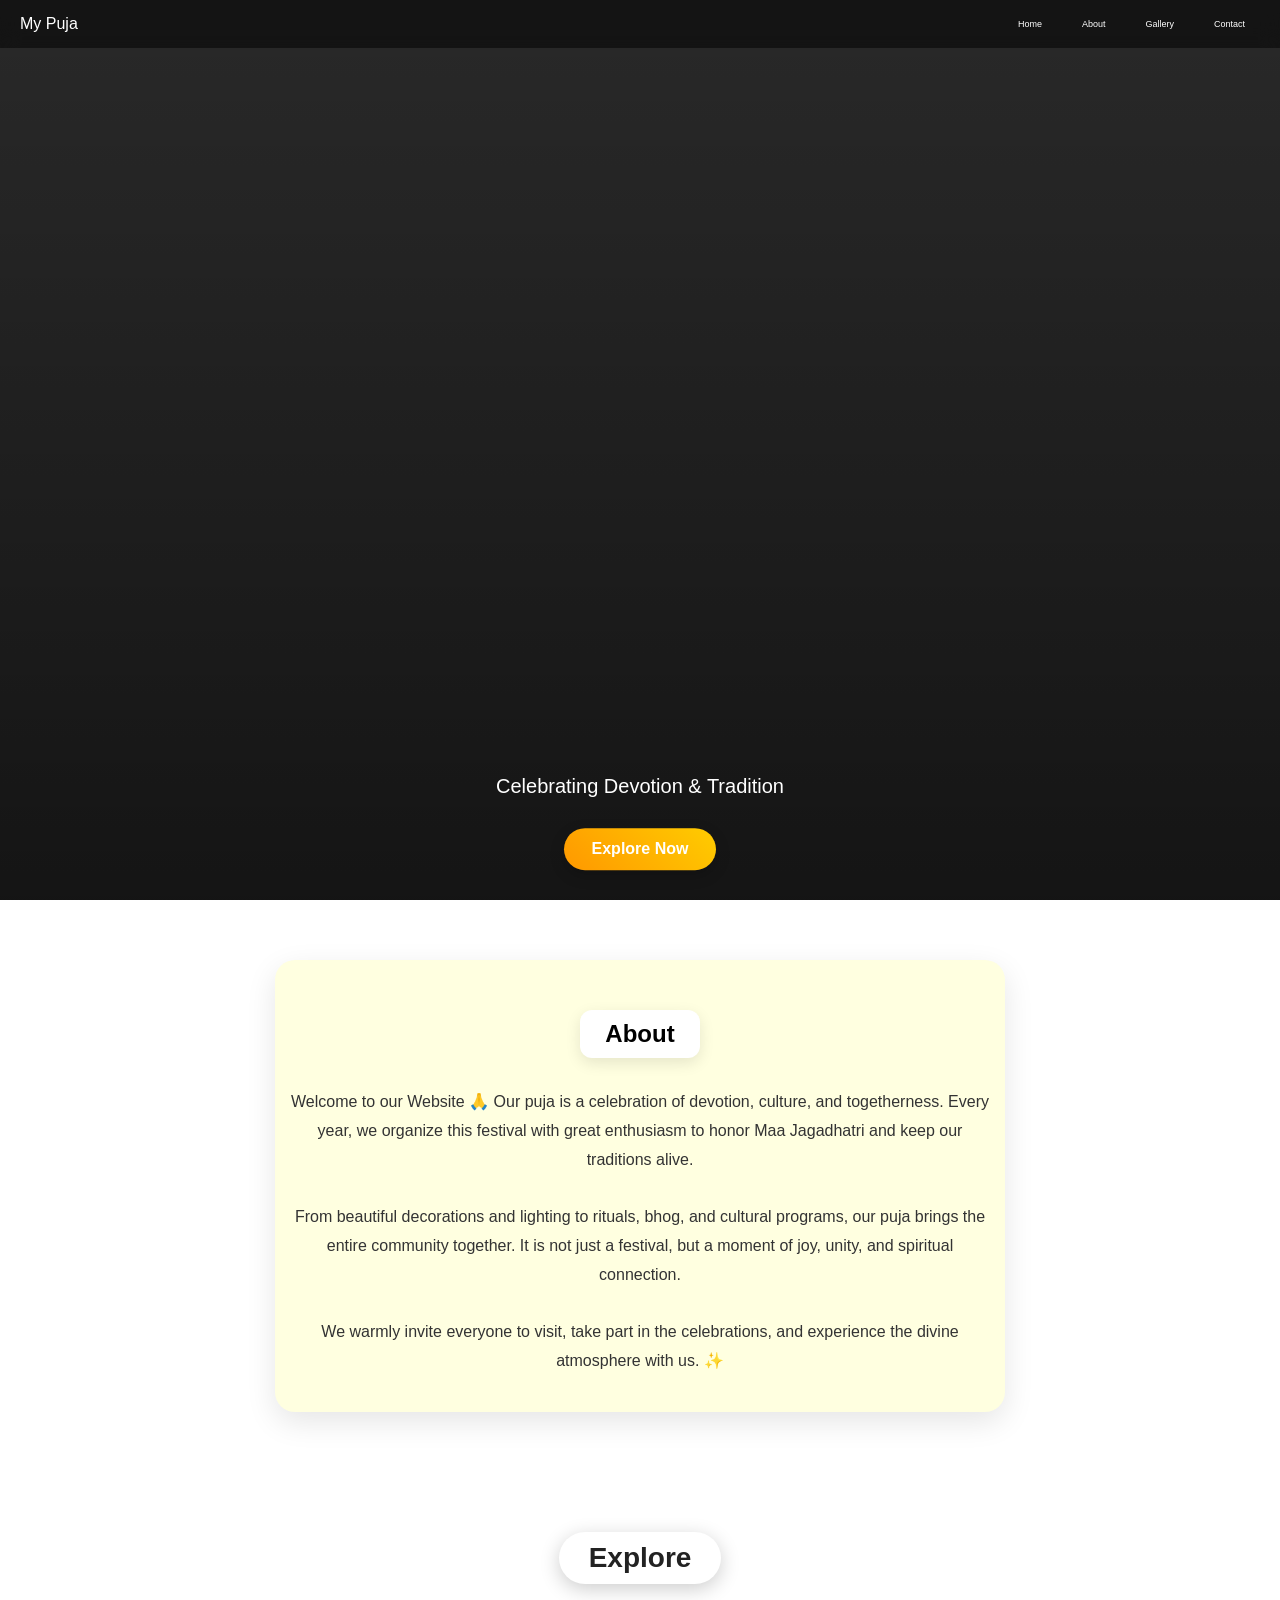
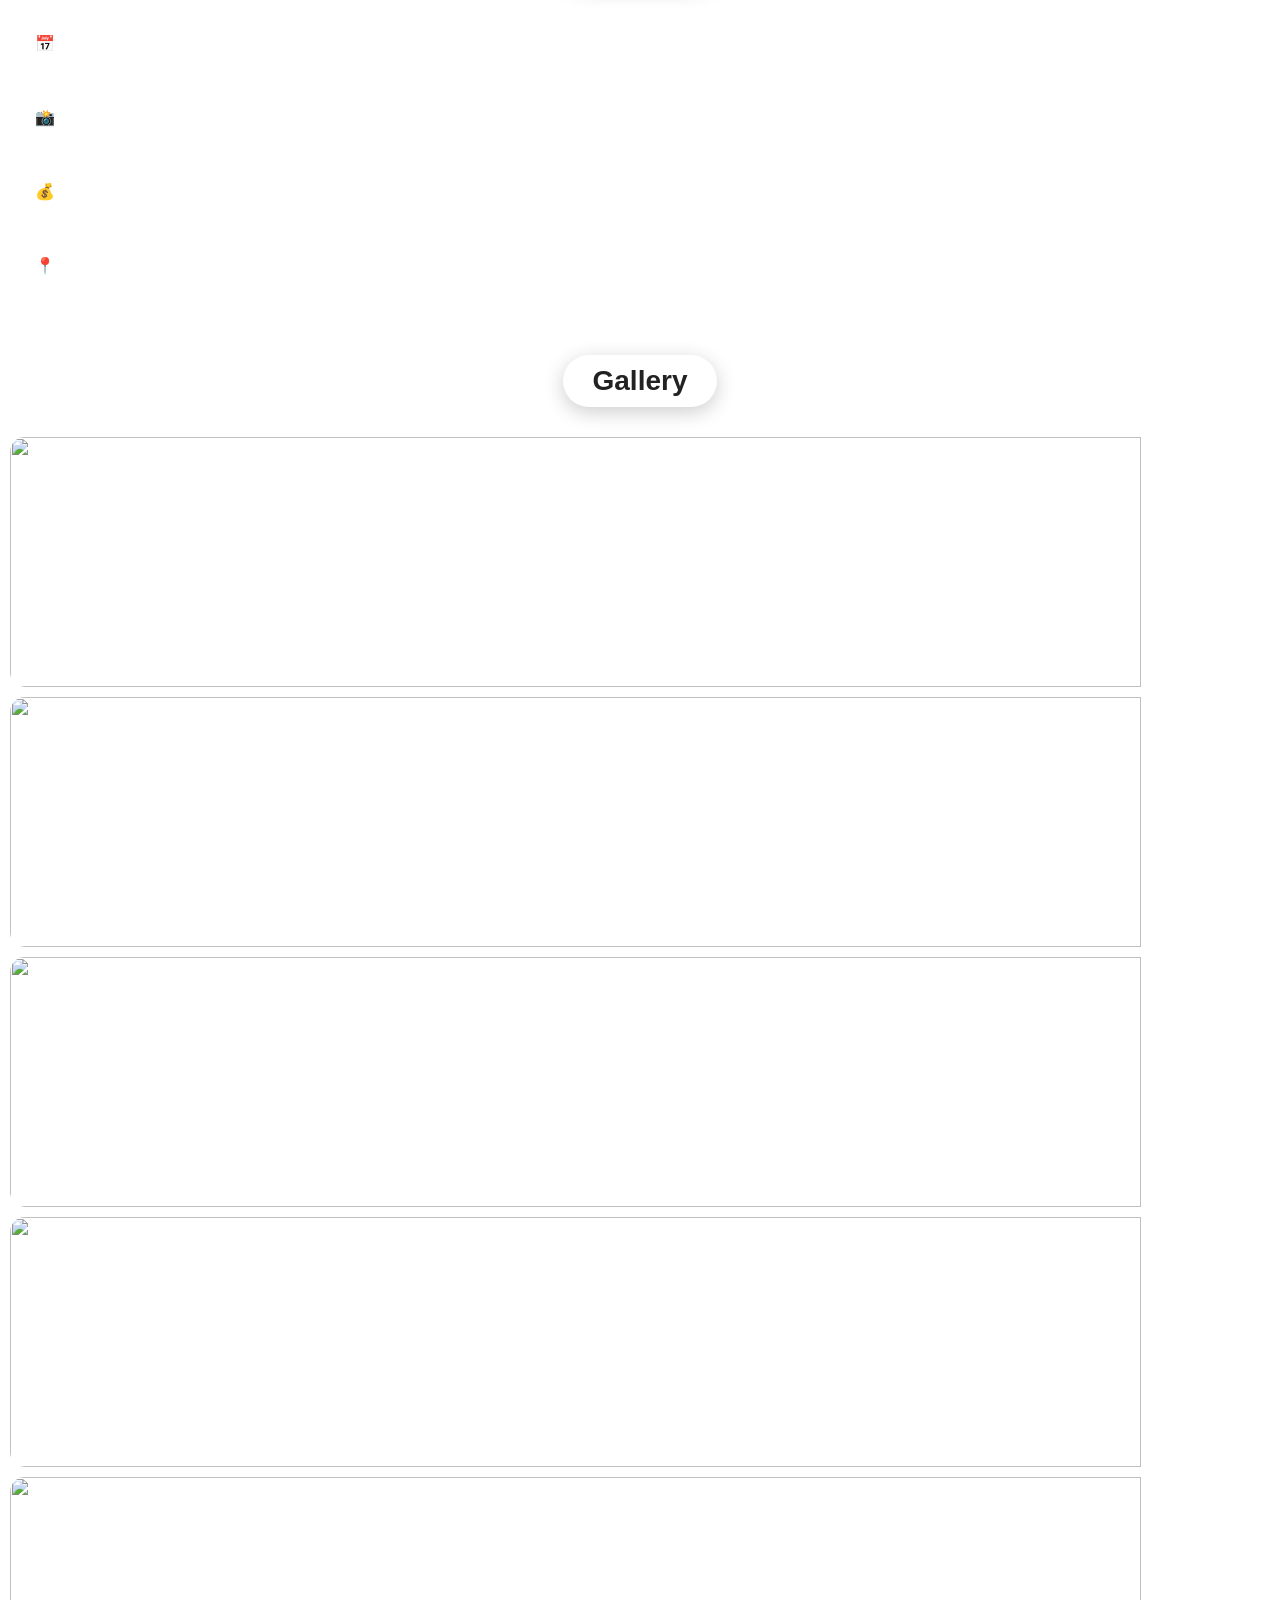
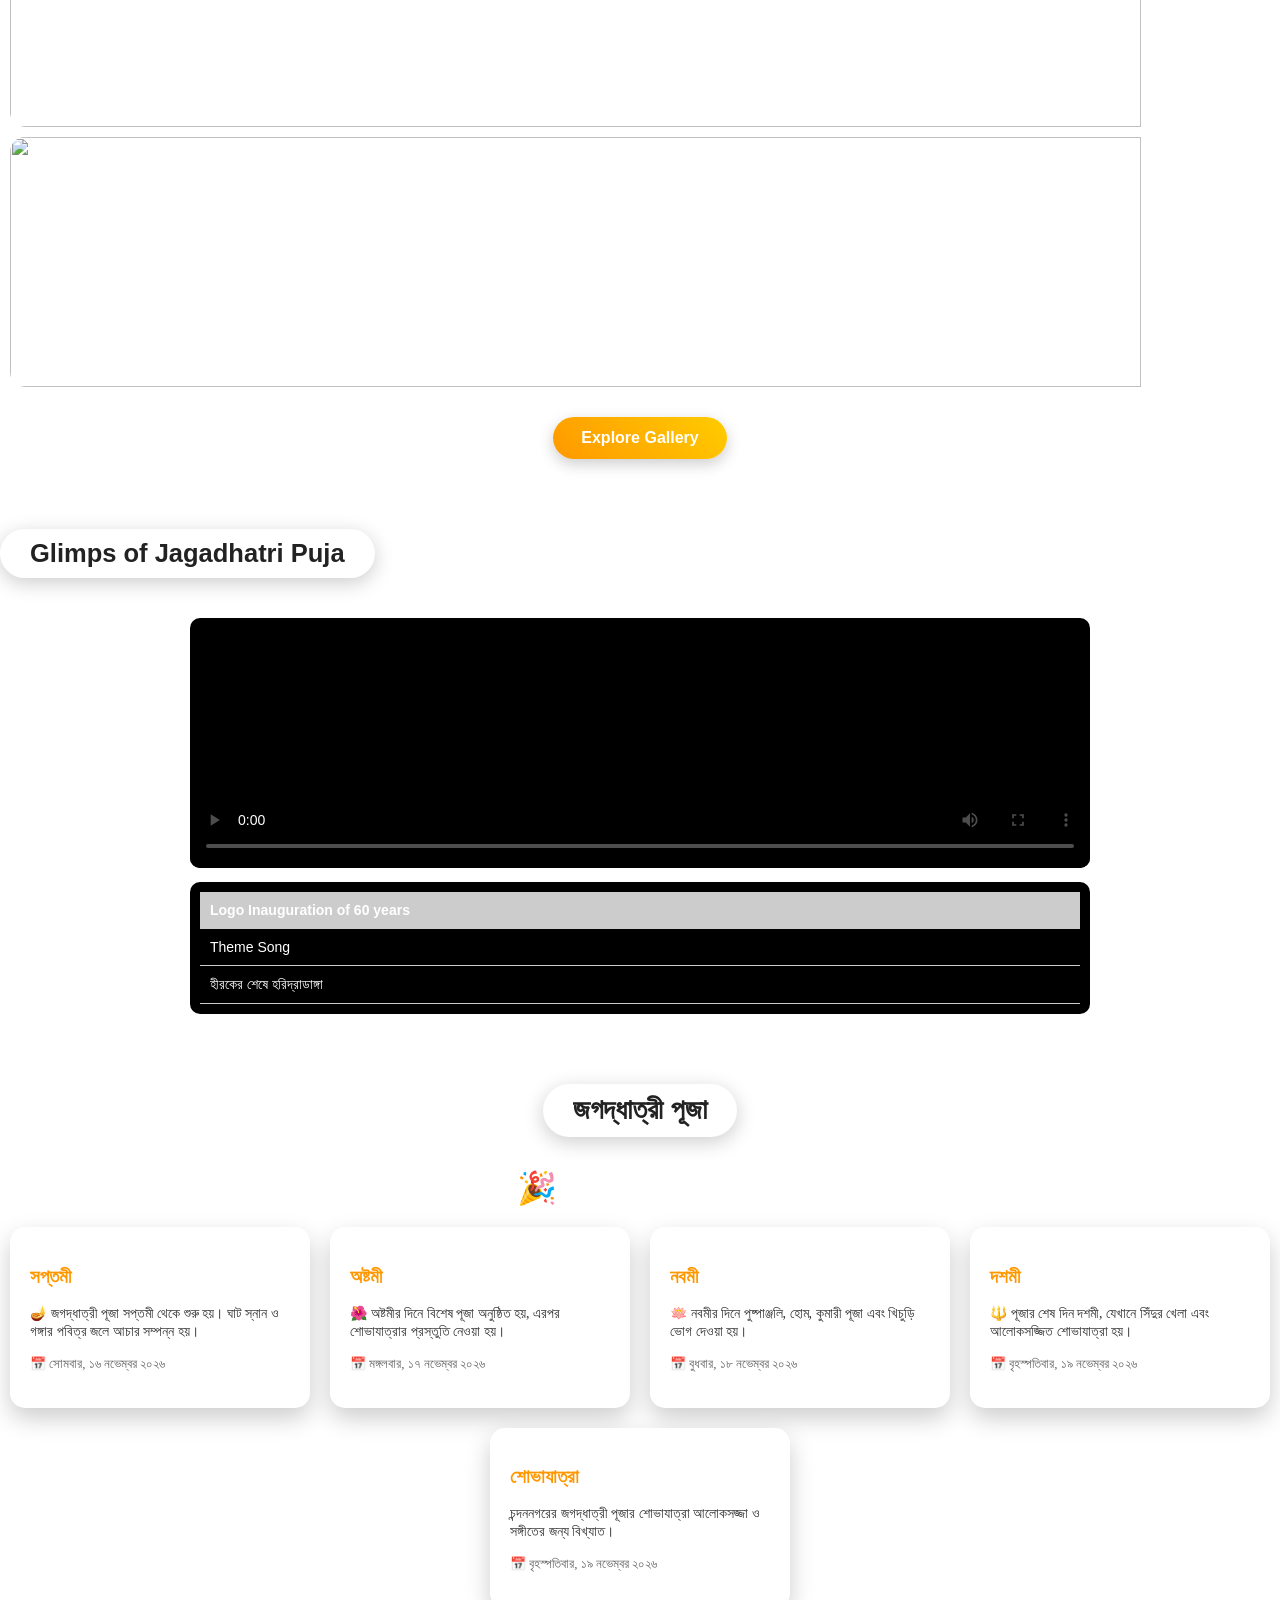
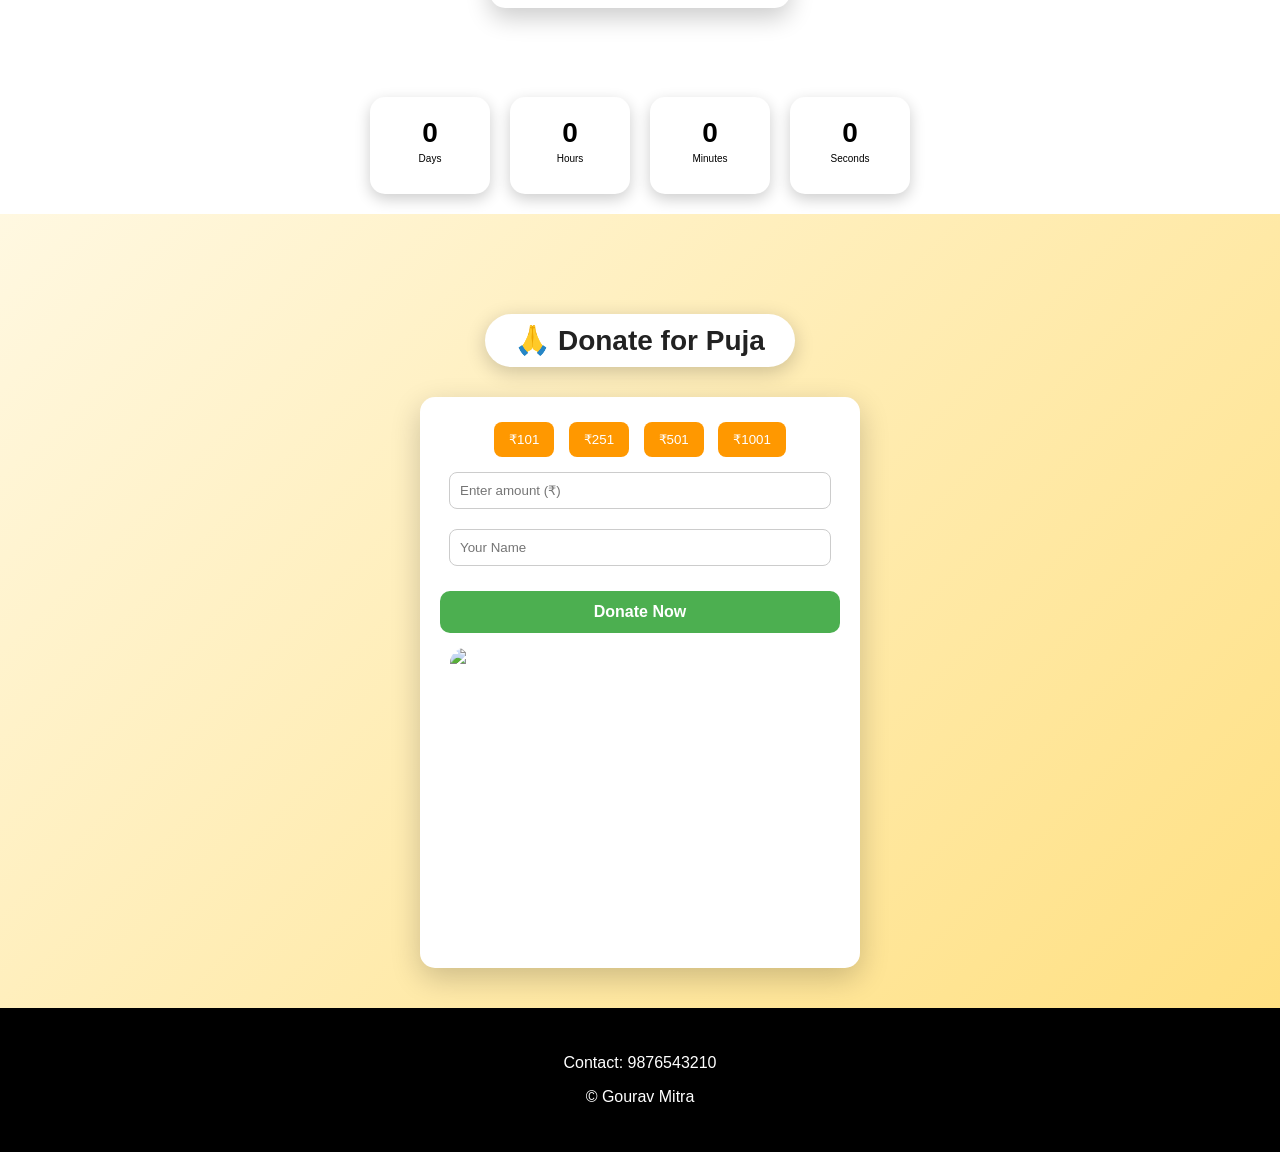
==== index.html @ 3a4995c7 "Add files via upload" ====
<!DOCTYPE html>
<html lang="en">
<head>
  
  <meta charset="UTF-8">
  <meta name="viewport" content="width=device-width, initial-scale=1.0">
  <title>Puja Website</title>
  <link rel="stylesheet" href="style.css">
</head>

<body>

<!-- NAVBAR -->
<div class="navbar">
  <div class="logo">My Puja</div>

  <div class="menu">
    <a href="#">Home</a>
    <a href="#">About</a>
    <a href="#">Gallery</a>
    <a href="#">Contact</a>
  </div>
</div>
<div class="hero">
  <div class="slide"></div>

  <div class="hero-content">
    <h1>Haridradanga Sarbojonin Jagadhatri Pujo</h1>
    <p>Celebrating Devotion & Tradition</p>
    <button class="btn">Explore Now</button>
  </div>
</div>


<!-- ABOUT -->
<section class="about-section">

  <div class="about-container">
   <div class="about-title-box">
  About
</div>

    <p class="about-text">
      Welcome to our Website 🙏  
      Our puja is a celebration of devotion, culture, and togetherness. Every year, we organize this festival with great enthusiasm to honor Maa Jagadhatri and keep our traditions alive.
      <br><br>
      From beautiful decorations and lighting to rituals, bhog, and cultural programs, our puja brings the entire community together. It is not just a festival, but a moment of joy, unity, and spiritual connection.
      <br><br>
      We warmly invite everyone to visit, take part in the celebrations, and experience the divine atmosphere with us. ✨
    </p>
  </div>

</section>

<h2 class="section-title" id="explore">Explore</h2>

<div class="cards">
  <div class="card"><a href="#schedule-section" class="explore-card">
  <span>📅 Schedule</span>
</a></div>
  <div class="card">📸 Gallery
  </div>
  <div class="card"><a href="#Donate-section" class="explore-card">
  <span>💰 Donate</span></div>
  <div class="card"><a href="https://maps.app.goo.gl/i9G49cnEXqiMzRi1A" 
   target="_blank">
 📍 Location
</a></div>
</div>

<h2 class="section-title">Gallery</h2>
<div class="gallery">
  <img  src="images/Gall5.jpg">
  <img src="images/Gal2.jpg">
  <img src="images/Gall9.jpg">
<img src="images/Gal4.jpg">
  <img src="images/Gal5.jpg">
<img src="images/Gal8.jpg">
   <!-- 🔥 Button to go to Gallery page -->
   <a href="gallery.html#gallery-section" class="btn">
     Explore Gallery
   </a>

<h2 class="video-title">Glimps of Jagadhatri Puja</h2>

<div class="video-section">

  <!-- 🎥 MAIN VIDEO -->
  <video id="mainVideo" controls playsinline webkit-playsinline poster="thumb.jpg">
    <source src="videos" type="videos/mp4">
  </video>

  <!-- 📃 PLAYLIST -->
  <div class="playlist">

    <div class="video-item active" onclick="playVideo('videos/vid1.mp4', this)">
      Logo Inauguration of 60 years
    </div>

    <div class="video-item" onclick="playVideo('videos/vid2.mp4', this)">
      Theme Song
    </div>

    <div class="video-item" onclick="playVideo('Videos/Vid3.mp4', this)">
     হীরকের শেষে হরিদ্রাডাঙ্গা
    </div>

  </div>

</div>

<h2 class="section-title">জগদ্ধাত্রী পূজা</h2>
<section id="schedule-section">
  

  <!-- Your Saptami, Ashtami cards -->
</section>
<h3 class="countdown-title">নির্ঘণ্ট</h3>

<div class="nirghanta">

  <div class="nir-day">
    <h3>সপ্তমী</h3>
    <p>
      <span class="event">🪔 জগদ্ধাত্রী পূজা সপ্তমী থেকে শুরু হয়। ঘাট স্নান ও গঙ্গার পবিত্র জলে আচার সম্পন্ন হয়।</span>
    </p>
    <p><span class="date">📅 সোমবার, ১৬ নভেম্বর ২০২৬</span></p>
  </div>

  <div class="nir-day">
    <h3>অষ্টমী</h3>
    <p>
      <span class="event">🌺 অষ্টমীর দিনে বিশেষ পূজা অনুষ্ঠিত হয়, এরপর শোভাযাত্রার প্রস্তুতি নেওয়া হয়।</span>
    </p>
    <p><span class="date">📅 মঙ্গলবার, ১৭ নভেম্বর ২০২৬</span></p>
  </div>

  <div class="nir-day">
    <h3>নবমী</h3>
    <p>
      <span class="event">🪷 নবমীর দিনে পুষ্পাঞ্জলি, হোম, কুমারী পূজা এবং খিচুড়ি ভোগ দেওয়া হয়।</span>
    </p>
    <p><span class="date">📅 বুধবার, ১৮ নভেম্বর ২০২৬</span></p>
  </div>

  <div class="nir-day">
    <h3>দশমী</h3>
    <p>
      <span class="event">🔱 পূজার শেষ দিন দশমী, যেখানে সিঁদুর খেলা এবং আলোকসজ্জিত শোভাযাত্রা হয়।</span>
    </p>
    <p><span class="date">📅 বৃহস্পতিবার, ১৯ নভেম্বর ২০২৬</span></p>
  </div>

  <div class="nir-day">
    <h3>শোভাযাত্রা</h3>
    <p>
      <span class="event"> চন্দননগরের জগদ্ধাত্রী পূজার শোভাযাত্রা আলোকসজ্জা ও সঙ্গীতের জন্য বিখ্যাত।</span>
    </p>
    <p><span class="date">📅 বৃহস্পতিবার, ১৯ নভেম্বর ২০২৬</span></p>
  </div>

</div>
<h3 class="countdown-title">Countdown 2026</h3>

<div class="countdown-box">
  <div class="time">
    <span id="days">0</span>
    <p>Days</p>
  </div>
  <div class="time">
    <span id="hours">0</span>
    <p>Hours</p>
  </div>
  <div class="time">
    <span id="minutes">0</span>
    <p>Minutes</p>
  </div>
  <div class="time">
    <span id="seconds">0</span>
    <p>Seconds</p>
  </div>
</div>
<section id="Donate-section">
  

  <!-- Donation cards -->
</section>
<section class="donation-section">

  <h2 class="donation-title">🙏 Donate for Puja</h2>

  <div class="donation-box">

    <!-- 💰 Amount Buttons -->
    <div class="amount-buttons">
      <button onclick="setAmount(101)">₹101</button>
      <button onclick="setAmount(251)">₹251</button>
      <button onclick="setAmount(501)">₹501</button>
      <button onclick="setAmount(1001)">₹1001</button>
    </div>

    <!-- ✍️ Custom Amount -->
    <input type="number" id="amount" placeholder="Enter amount (₹)">

    <!-- 👤 Name -->
    <input type="text" id="name" placeholder="Your Name">

    <!-- 📱 UPI Button -->
    <a id="upiLink" class="donate-btn">Donate Now</a>

    <!-- 📷 QR Code -->
    <div class="qr-box">
      <img src="QR.png" alt="UPI QR">
      <p>Scan & Pay</p>
    </div>

  </div>

</section>


<!-- FOOTER -->
<div class="footer">
  <p>Contact: 9876543210</p>
  <p>© Gourav Mitra</p>
</div>

<script src="script.js"></script>

</body>
</html>
---- style.css ----
body {
  margin: 0;
  font-family: 'Segoe UI', sans-serif;
  background: #0f0f0f;
  color: white;
}

/* NAVBAR */
.navbar {
  position: fixed;
  width: 70%;
  padding: 15px 40px;
  display: flex;
  justify-content: space-between;
  align-items: center; /* vertically center */
  background: rgba(0,0,0,0.5);
  backdrop-filter: blur(10px);
  z-index: 1000;
}

.navbar a {
  color: white;
  margin: 0 15px;
  text-decoration: none;
  transition: 0.3s;
}

.navbar a:hover {
  color: orange;
}

/* HERO */
.hero {
  height: 100vh;
  background: linear-gradient(rgba(0,0,0,0.6), rgba(0,0,0,0.8)),
              url('image.jpg') center/cover;
  display: flex;
  flex-direction: column;
  justify-content: center;
  align-items: center;
  text-align: center;
}

.hero h1 {
  font-size: 40px;
}
.hero-content h1 {
  font-size: 40px;
  background: linear-gradient(45deg, #FFD700);
  -webkit-background-clip: text;
  -webkit-text-fill-color: transparent;
}

.hero p {
  font-size: 20px;
}

/* BUTTON */
.btn {
  padding: 12px 30px;
  border: none;
  background: linear-gradient(45deg, orange, red);
  color: white;
  cursor: pointer;
  border-radius: 30px;
  transition: 0.3s;
}

.btn:hover {
  transform: scale(1.1);
}

/* SECTION */
.section {
  padding: 80px 20px;
  text-align: center;
}#42445A

/* CARDS */
.cards {
  display: flex;
  justify-content: center;
  flex-wrap: wrap;
}
a {
  text-decoration: none;
  color: inherit;
}

.card {
  background: rgba(255,255,255,0.05);
  margin: 15px;
  padding: 20px;
  border-radius: 15px;
  width: 250px;
  transition: 0.3s;
}

.card:hover {
  transform: translateY(-10px);
  background: rgba(255,255,255,0.1);
}

/* GALLERY */
.gallery img {
  width: 300px;
  margin: 10px;
  border-radius: 10px;
  transition: 0.4s;
}

.gallery img:hover {
  transform: scale(1.1);
}

/* FOOTER */
.footer {
  background: #000;
  padding: 30px;
  text-align: center;
}
html {
  scroll-behavior: smooth;
}
.hero {
  height: 100vh;
  position: relative;
  display: flex;
  justify-content: center;
  align-items: center;
  flex-direction: column;
  text-align: center;
  color: white;
  overflow: hidden;
}

/* Background layer */
.hero::before {
  content: "";
  position: absolute;
  width: 100%;
  height: 100%;
  background-size: cover;
  background-position: center;
  z-index: -1;
  transition: opacity 1s ease-in-out;
}

/* Dark overlay */
.hero::after {
  content: "";
  position: absolute;
  width: 100%;
  height: 100%;
  background: rgba(0,0,0,0.6);
  z-index: -1;
}
.hero {
  height: 100vh;
  position: relative;
  overflow: hidden;
}

.slide {
  position: absolute;
  width: 100%;
  height: 100%;
  background-size: cover;
  background-position: center;

  animation: zoomEffect 6s ease-in-out infinite;
}

/* Fade animation */
.fade {
  animation: fadeEffect 1.5s ease-in-out;
}

@keyframes fadeEffect {
  from { opacity: 0.6; }
  to { opacity: 1; }
}

/* Zoom effect */
@keyframes zoomEffect {
  from { transform: scale(1); }
  to { transform: scale(1.1); }
}
/* Dark overlay */
.hero::after {
  content: "";
  position: absolute;
  width: 100%;
  height: 100%;
  background: rgba(0,0,0,0.6);
  top: 0;
  left: 0;
}

/* Content above slides */
.hero-content {
  position: relative;
  z-index: 2;
  color: white;
  text-align: center;
  top: 50%;
  transform: translateY(-50%);
}
.section {
  position: relative;
  padding: 80px 20px;
  text-align: center;

  background: 
    linear-gradient(
      rgba(255, 215, 0, 0.6),   /* light gold */
      rgba(255, 140, 0, 0.7)    /* deep orange gold */
    ),
    url("images/texture.png");

  background-size: cover;
  background-position: center;
  background-blend-mode: overlay;
}
.section::before {
  content: "";
  position: absolute;
  width: 100%;
  height: 100%;

  background: radial-gradient(
    circle at center,
    rgba(255, 255, 255, 0.3),
    transparent 70%
  );

  z-index: 1;
}
.section h2,
.section p {
  position: relative;
  z-index: 2;
  color: #2b1b00; /* dark brown for premium look */
}
k.navbar {
  display: flex;
  justify-content: space-between;
  align-items: center;
}

.logo {
  flex: 1;
}
.navbar {
  display: flex;
  justify-content: space-between;
  align-items: center;
}

.logo {
  flex: 1;
}
body {
  margin: 0;
  overflow-x: hidden; /* stops horizontal overflow */
}
.navbar {
  position: fixed;
  width: 100%;
  padding: 15px 20px; /* reduce padding */
  box-sizing: border-box; /* VERY IMPORTANT */
  display: flex;
  justify-content: space-between;
  align-items: center;
}
.menu {
  display: flex;
  gap: 10px; /* reduce gap */
  flex-wrap: wrap; /* allows wrapping if needed */
}

.menu a {
  font-size: 9px; /* smaller text if needed */
}
.section-title {
  display: inline-block; /* important */
  
  background: #ffffff;
  color: #222;

  padding: 10px 30px;
  border-radius: 30px;

  font-size: 28px;
  font-weight: bold;

  margin: 60px auto 30px auto;
  text-align: center;
  
  box-shadow: 0 5px 20px rgba(0,0,0,0.2);
}
.section-title {
  display: block;
  width: fit-content;
  margin-left: auto;
  margin-right: auto;
}
body {
  background: url("images/bg.jpg");
  background-size: cover;
  background-attachment: fixed;
}
.gallery img {
  width: 94%;
  height: 250px;

  object-fit: cover;          /* fills nicely */
  object-position: center;    /* 🔥 centers the image */

  border-radius: 15px;
  display: block;

  transition: 0.3s;
}
.countdown-title {
  text-align: center;
  font-size: 32px;
  color: #ffffff;
  margin-bottom: 20px;
  font-family: 'Noto Serif Bengali', serif;
}

.nirghanta {
  font-family: 'Noto Serif Bengali', serif;
  display: flex;
  flex-wrap: wrap;
  justify-content: center;
  gap: 20px;
}

.nir-day {
  background: #ffffff;
  width: 260px;
  padding: 20px;
  border-radius: 15px;
  box-shadow: 0 10px 25px rgba(0,0,0,0.2);
}

.nir-day h3 {
  color: #ff9800;
  margin-bottom: 10px;
}

.event {
  font-size: 14px;
  color: #333;
}

.date {
  display: block;
  margin-top: 10px;
  font-size: 13px;
  color: #666;
}
.countdown-box {
  display: flex;
  justify-content: center;
  gap: 20px;
  margin: 20px 0;
}

.time {
  background: white;
  padding: 20px;
  border-radius: 15px;
  width: 80px;
  text-align: center;

  box-shadow: 0 5px 20px rgba(0,0,0,0.2);
}

.time span {
  font-size: 28px;
  font-weight: bold;
  color: #ff9800;
}

.time p {
  font-size: 14px;
  margin-top: 5px;
}
.countdown-box {
  display: flex;
  justify-content: center;
  gap: 20px;
}

.time {
  background: white;
  padding: 20px;
  border-radius: 15px;
  width: 80px;
  text-align: center;

  box-shadow: 0 5px 15px rgba(0,0,0,0.2);
}

/* 🔥 Number color */
.time span {
  font-size: 28px;
  font-weight: bold;
  color: black;   /* ✅ changed */
}

/* 🔥 Label color */
.time p {
  font-size: 10px;
  margin-top: 4px;
  color: black;   /* ✅ changed */
}
body {
  font-family: Arial;
  margin: 0;
  padding: 0;
}

/* Title */
.video-title {
  text-align: center;
  margin: 20px 0;
}

/* Section */
.video-section {
  max-width: 900px;
  margin: auto;
  padding: 10px;
}

/* 🎥 Video Player */
#mainVideo {
  width: 100%;
  height: auto;
  max-height: 250px;
  background: black;
  border-radius: 10px;
  object-fit: cover;
}

/* 📃 Playlist */
.playlist {
  background: black;
  margin-top: 10px;
  border-radius: 10px;
  padding: 10px;
}

.video-item {
  padding: 10px;
  border-bottom: 1px solid #ccc;
  cursor: pointer;
  font-size: 14px;
}

.video-item:hover {
  background: #ddd;
}

/* Active video */
.video-item.active {
  background: #ccc;
  font-weight: bold;
}

.video-title {
  display: inline-block; /* important */
  
  background: #ffffff;
  color: #222;

  padding: 10px 30px;
  border-radius: 60px;

  font-size: 25.5px;
  font-weight: bold;

  margin: 40px auto 30px auto;
  text-align: center;
  
  box-shadow: 0 5px 20px rgba(0,0,0,0.2);
}


.donation-section {
  text-align: center;
  padding: 40px 20px;
  background: linear-gradient(135deg, #fff8e1, #ffe082);
}

.donation-title {
  font-size: 24px;
  margin-bottom: 20px;
}

.donation-box {
  max-width: 400px;
  margin: auto;
  background: white;
  padding: 20px;
  border-radius: 15px;

  box-shadow: 0 10px 30px rgba(0,0,0,0.2);
}

/* Buttons */
.amount-buttons button {
  margin: 5px;
  padding: 10px 15px;
  border: none;
  background: #ff9800;
  color: white;
  border-radius: 8px;
  cursor: pointer;
}

.amount-buttons button:hover {
  background: #e68900;
}

/* Inputs */
input {
  width: 90%;
  padding: 10px;
  margin: 10px 0;
  border-radius: 8px;
  border: 1px solid #ccc;
}

/* Donate Button */
.donate-btn {
  display: block;
  margin: 15px auto;
  padding: 12px;
  background: #4caf50;
  color: white;
  border-radius: 10px;
  text-decoration: none;
  font-weight: bold;
}

/* QR */
.QR-box img {
  width: 150px;
  margin-top: 200px;
}
.donation-title {
  display: inline-block; /* important */
  
  background: #ffffff;
  color: #222;

  padding: 10px 30px;
  border-radius: 30px;

  font-size: 28px;
  font-weight: bold;

  margin: 60px auto 30px auto;
  text-align: center;
  
  box-shadow: 0 5px 20px rgba(0,0,0,0.2)
}
.map-btn {
  width: 90%;
  max-width: 160px;
  height: 40px;

  margin: 10px auto;   /* 🔥 centers the box */

  display: flex;
  justify-content: center;
  align-items: center;
  display: inline-block;
  padding: 100px 100px;
  background: white;
  color: black;
  border-radius: 40px;
  text-decoration: none;
}
.about-section {
  padding: 60px 20px;
  display: flex;
  justify-content: center;
}

.about-container {
  max-width: 700px;
  background: lightyellow;
  padding: 20px 15px;
  border-radius: 20px;
  text-align: center;
  
  box-shadow: 0 10px 30px rgba(0, 0, 0, 0.1);
}

.about-title {
  font-size: 28px;
  color: black;
  font-weight: bold;
  margin-bottom: 15px;
  
  
  letter-spacing: 1px;
}

.about-text {
  font-size: 16px;
  line-height: 1.8;
  color: #333;
  
  font-family: 'Poppins', sans-serif;
}
.about-title-box {
  display: inline-block;

  padding: 10px 25px;
  margin: 20px auto;

  background: white;
  border-radius: 12px;

  font-size: 24px;
  font-weight: bold;
  color: black;

  text-align: center;

  box-shadow: 0 5px 15px rgba(0,0,0,0.1);
}

/* Center it */
.about-title-box {
  display: block;
  width: fit-content;
  margin: 30px auto;
}
.btn {
  display: inline-block;
  padding: 12px 28px;

  background: linear-gradient(45deg, #ff9800, #ffcc00); /* 🔥 golden gradient */
  color: #fff;

  font-size: 16px;
  font-weight: bold;
  text-decoration: none;

  border-radius: 30px;
  border: none;

  transition: all 0.3s ease;
  box-shadow: 0 5px 15px rgba(0,0,0,0.2);
}
.btn {
  display: block;
  width: fit-content;
  margin: 30px auto; /* center */
}
html {
  scroll-behavior: smooth;
}
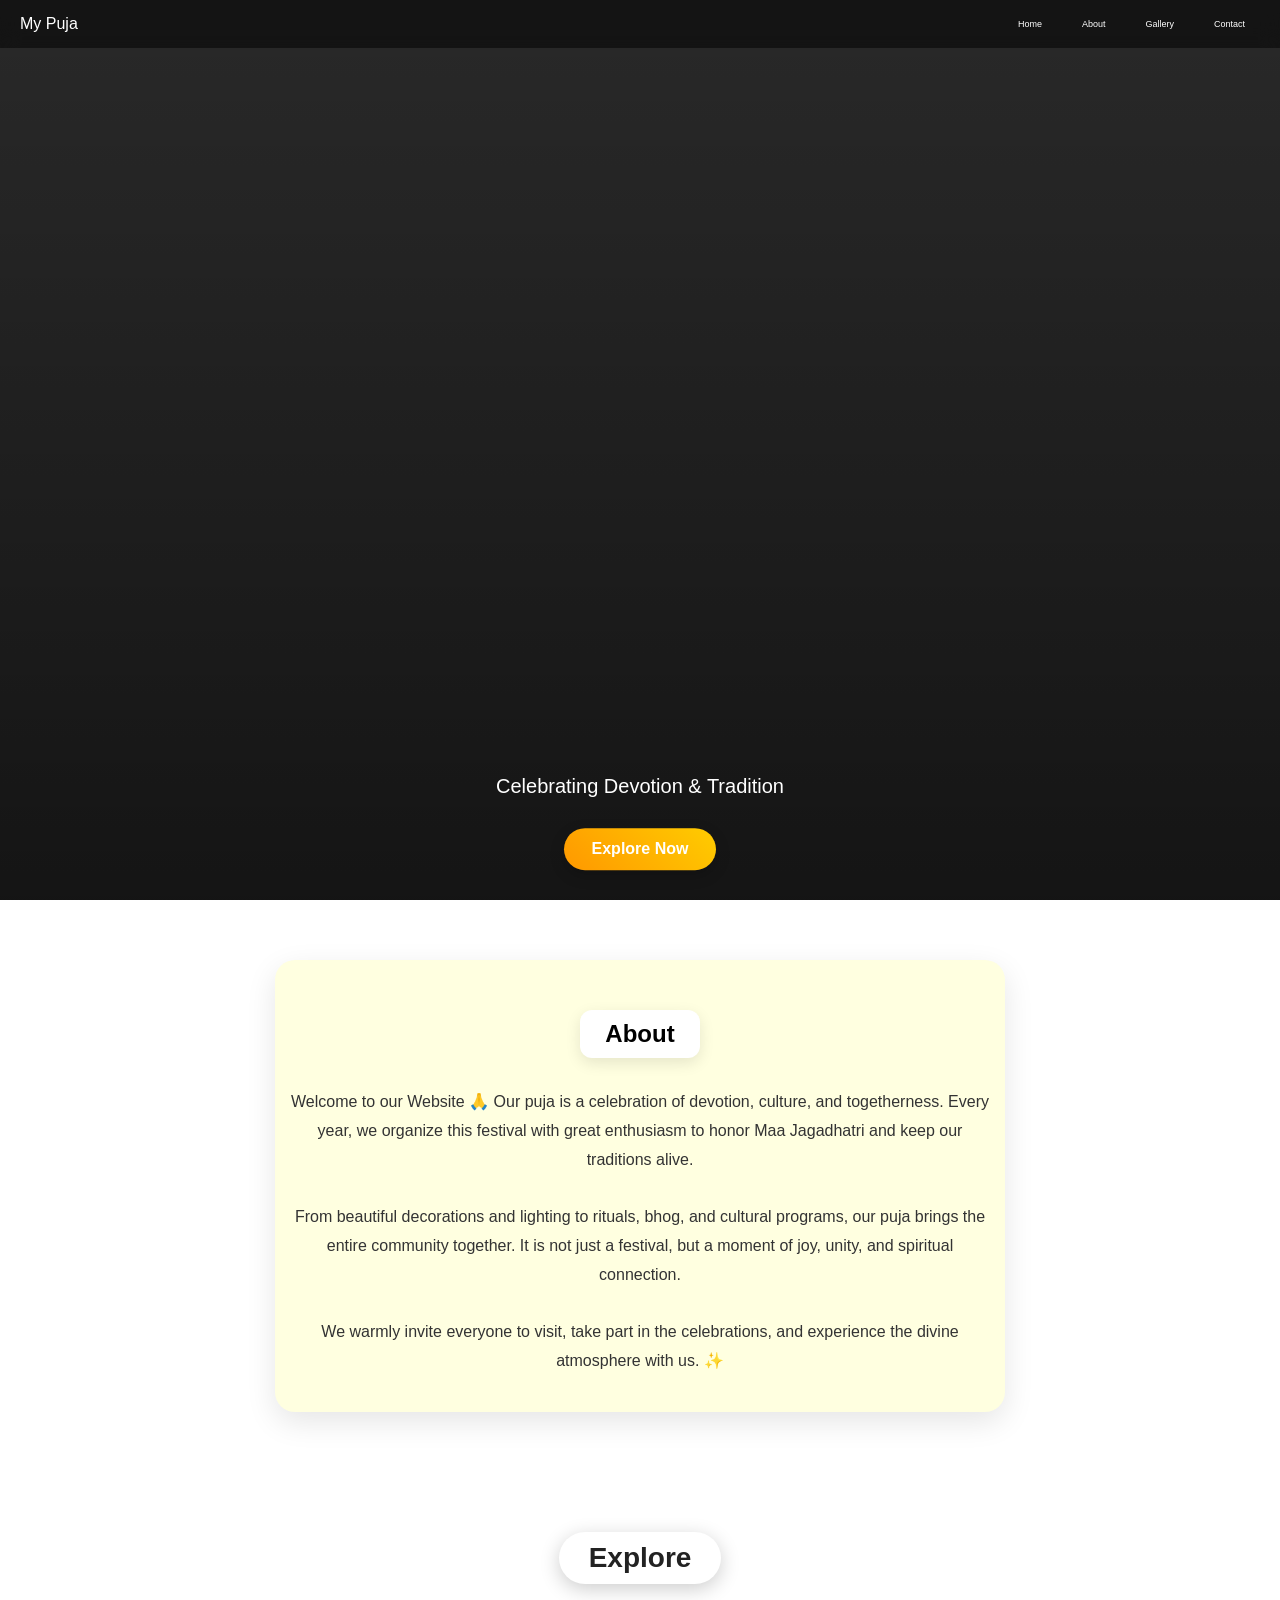
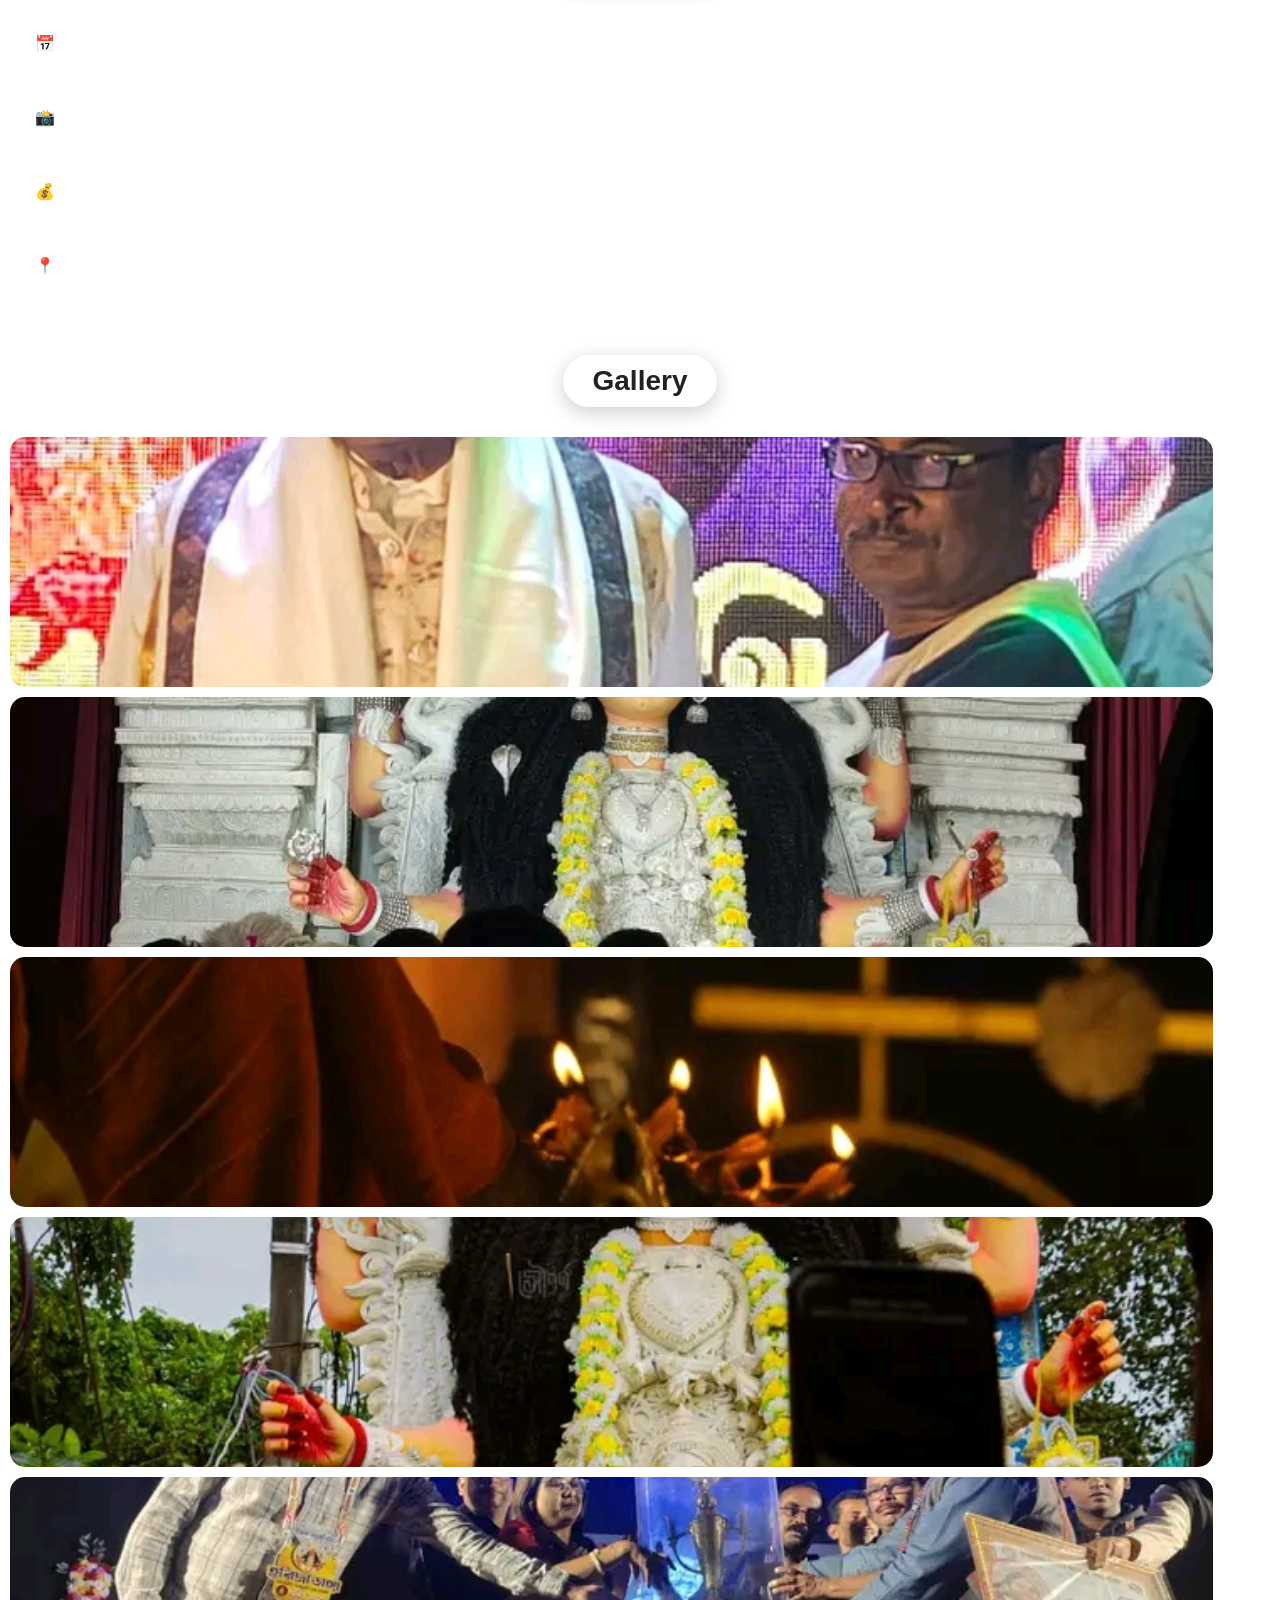
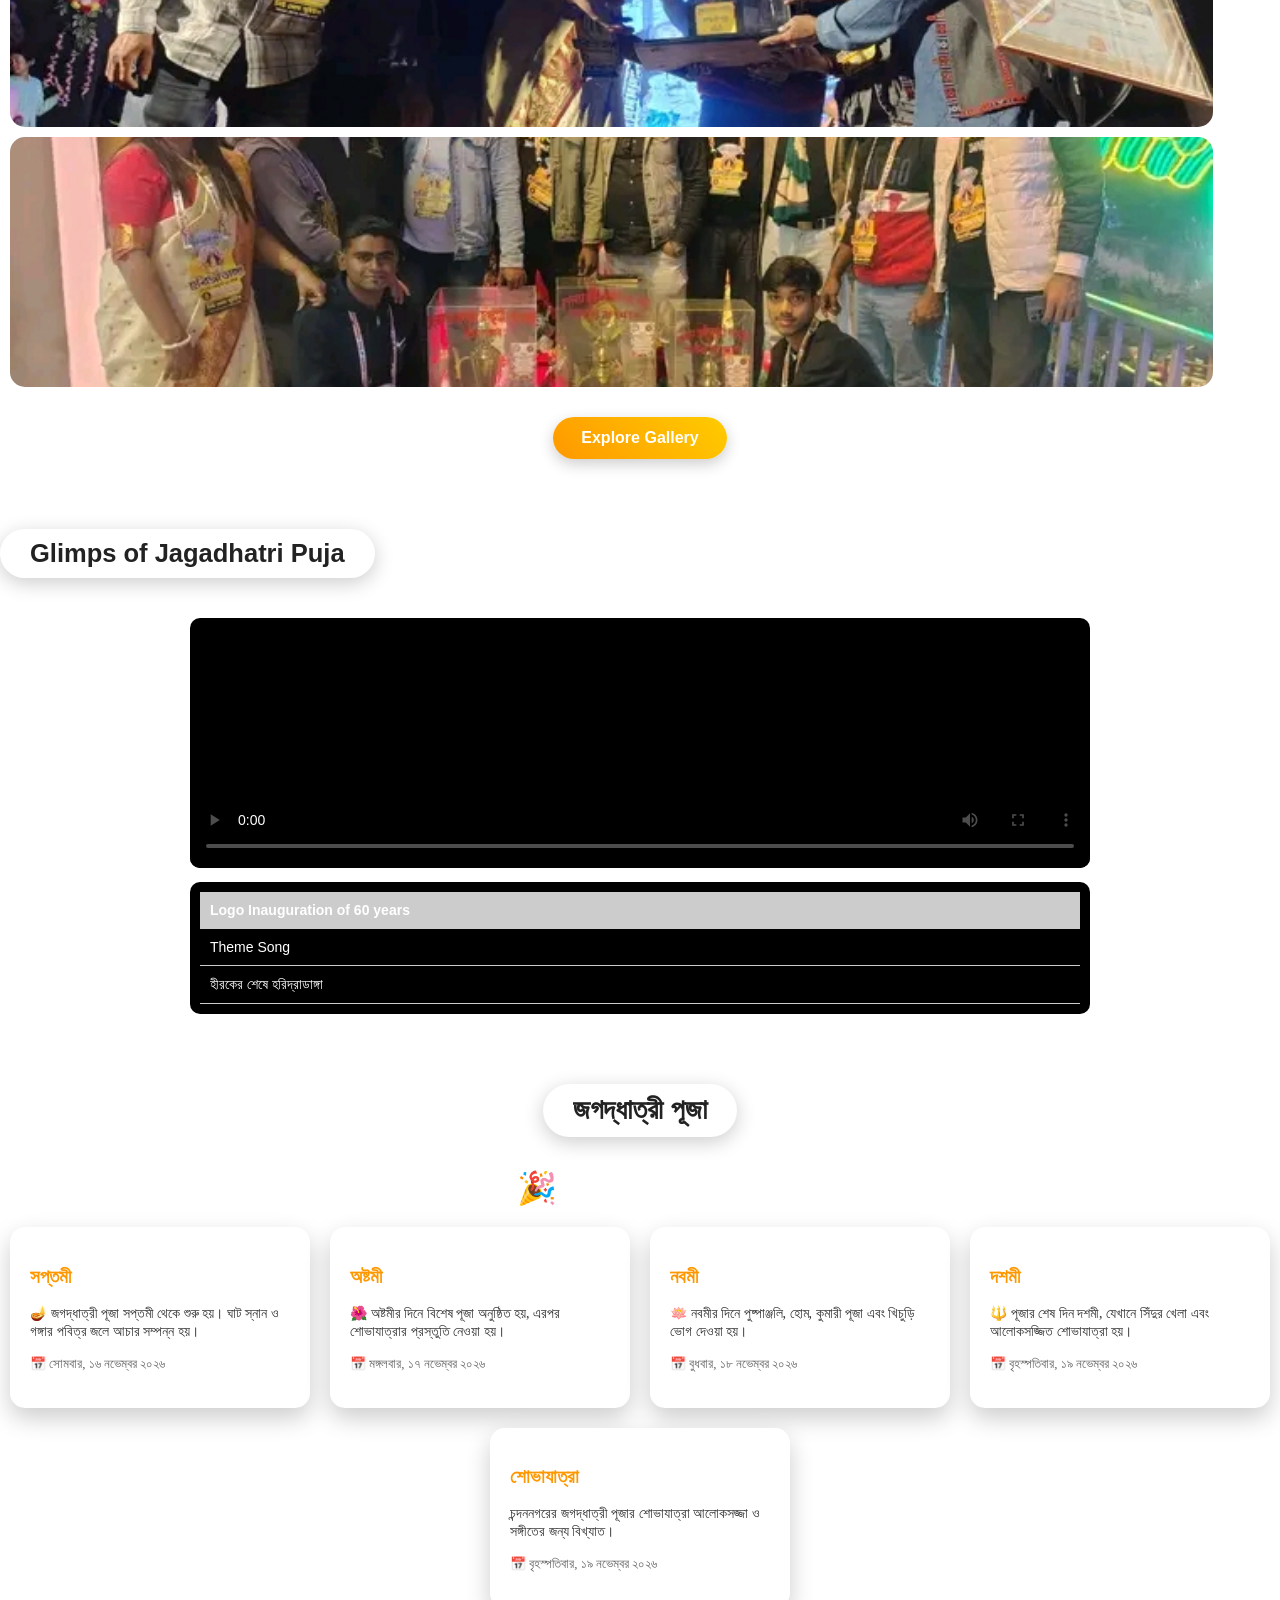
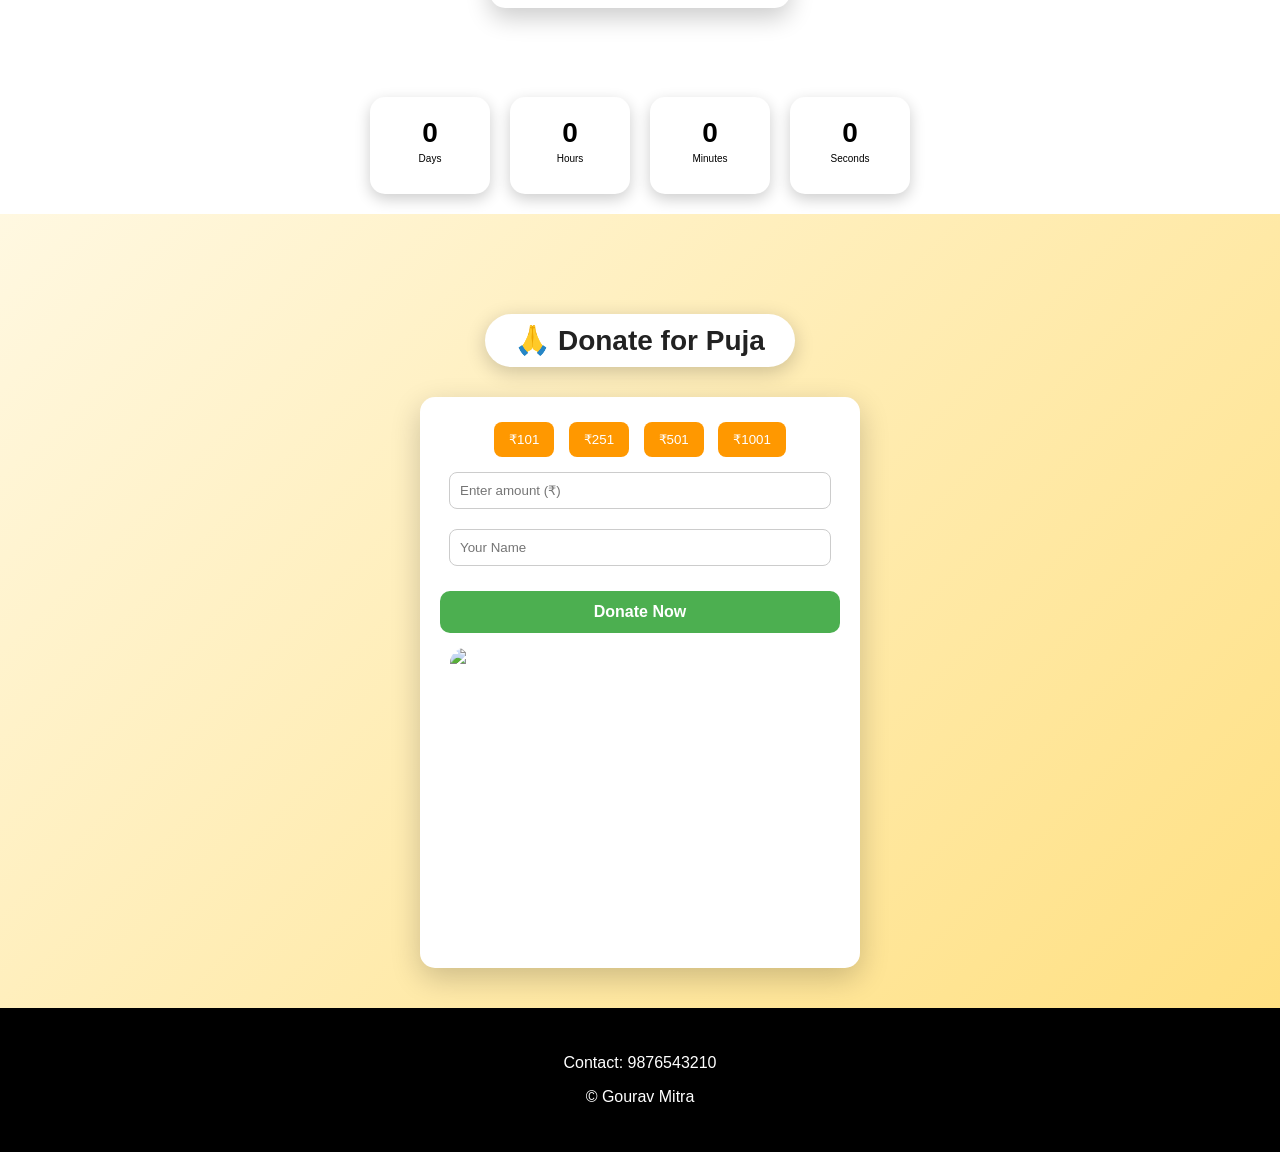
==== commit 70cb3190: "Update index.html" ====
--- a/index.html
+++ b/index.html
@@ -70,12 +70,12 @@
 
 <h2 class="section-title">Gallery</h2>
 <div class="gallery">
-  <img  src="images/Gall5.jpg">
-  <img src="images/Gal2.jpg">
-  <img src="images/Gall9.jpg">
-<img src="images/Gal4.jpg">
-  <img src="images/Gal5.jpg">
-<img src="images/Gal8.jpg">
+  <img  src="Gall5.jpg">
+  <img src="Gal2.jpg">
+  <img src="Gall9.jpg">
+<img src="Gal4.jpg">
+  <img src="Gal5.jpg">
+<img src="Gal8.jpg">
    <!-- 🔥 Button to go to Gallery page -->
    <a href="gallery.html#gallery-section" class="btn">
      Explore Gallery
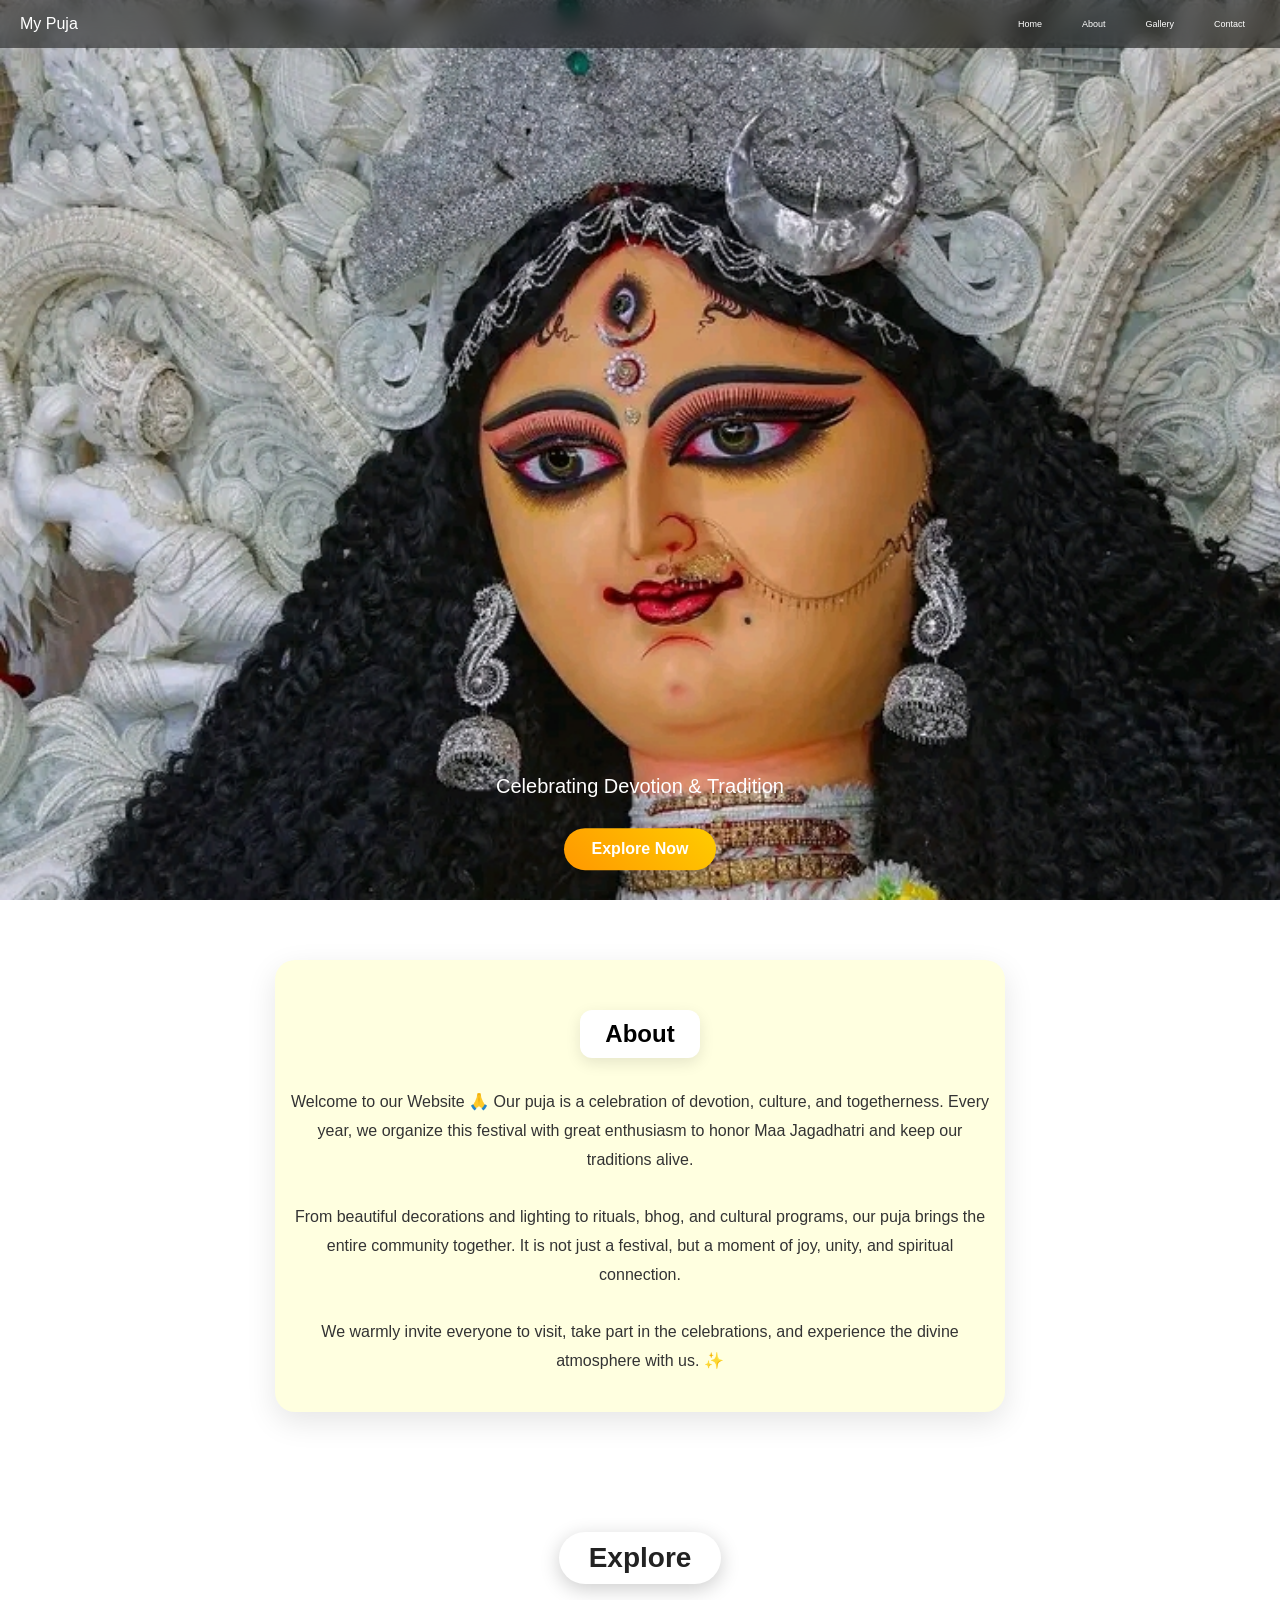
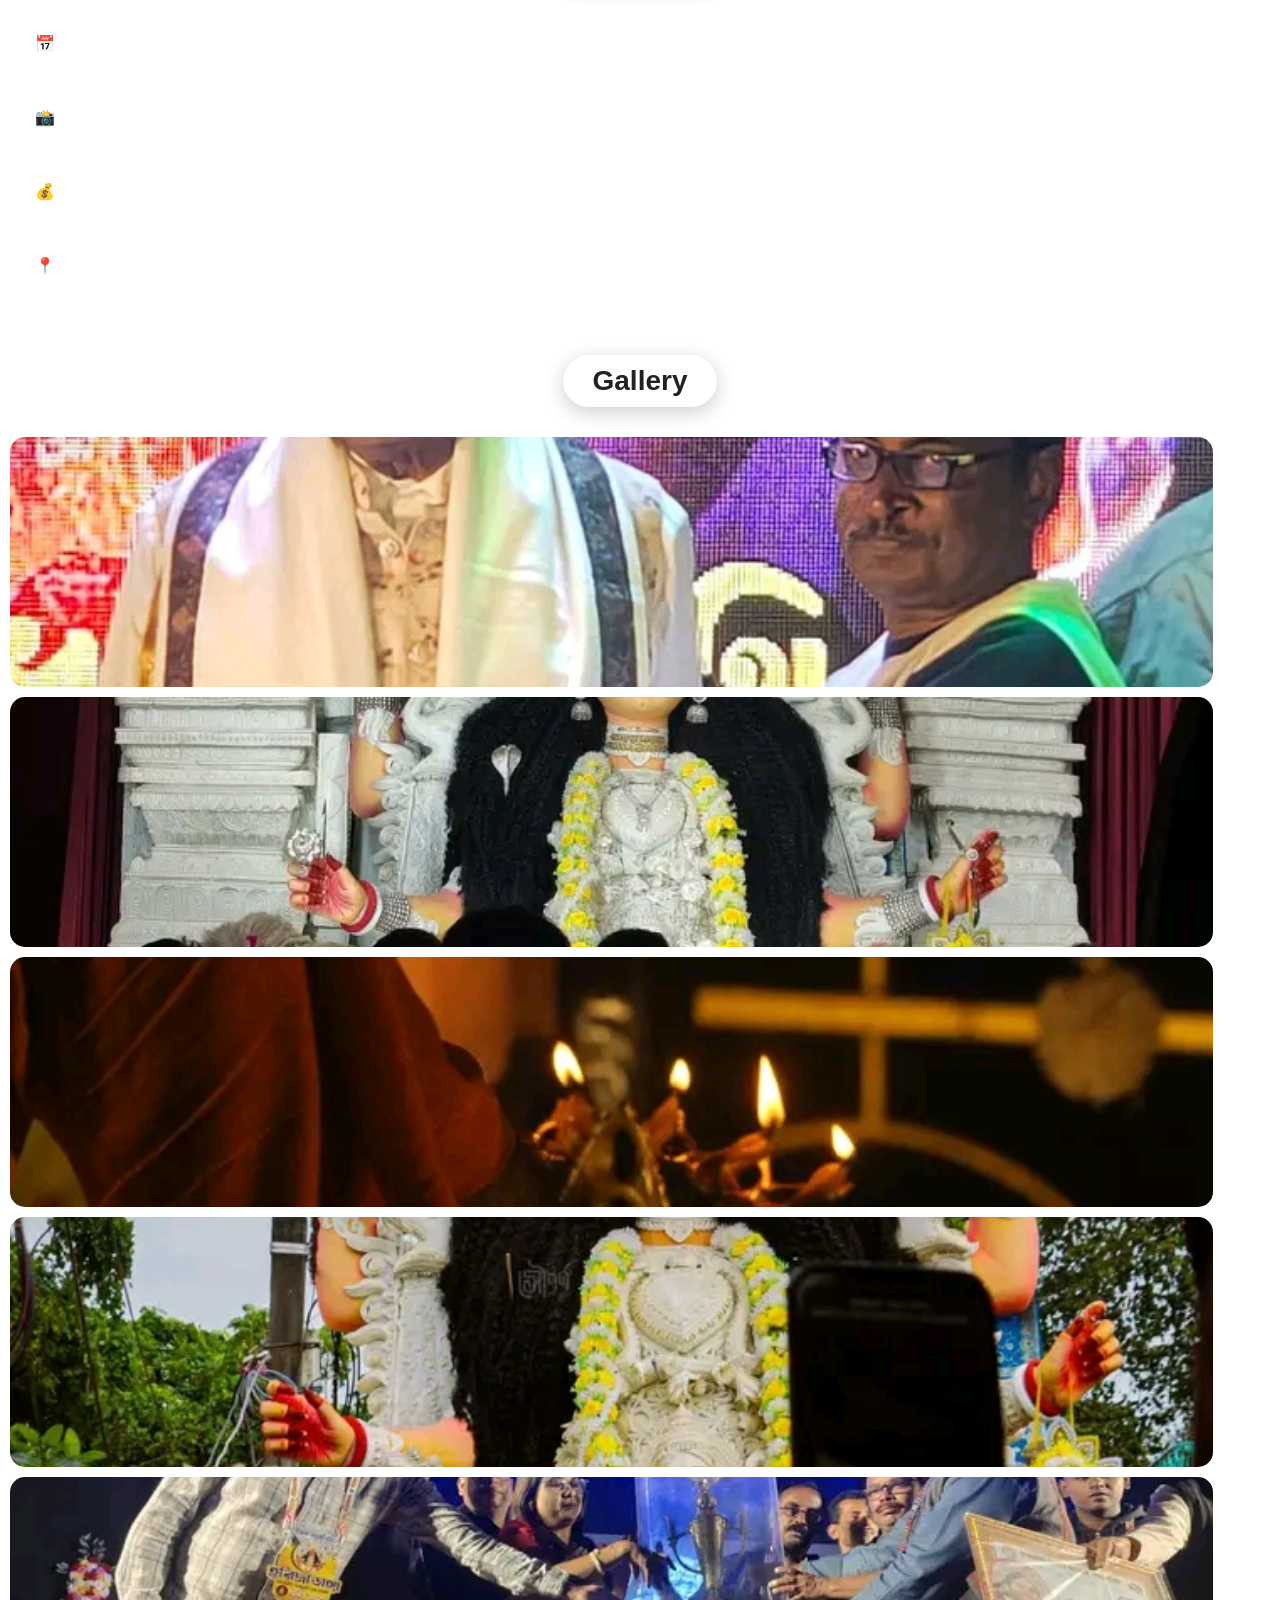
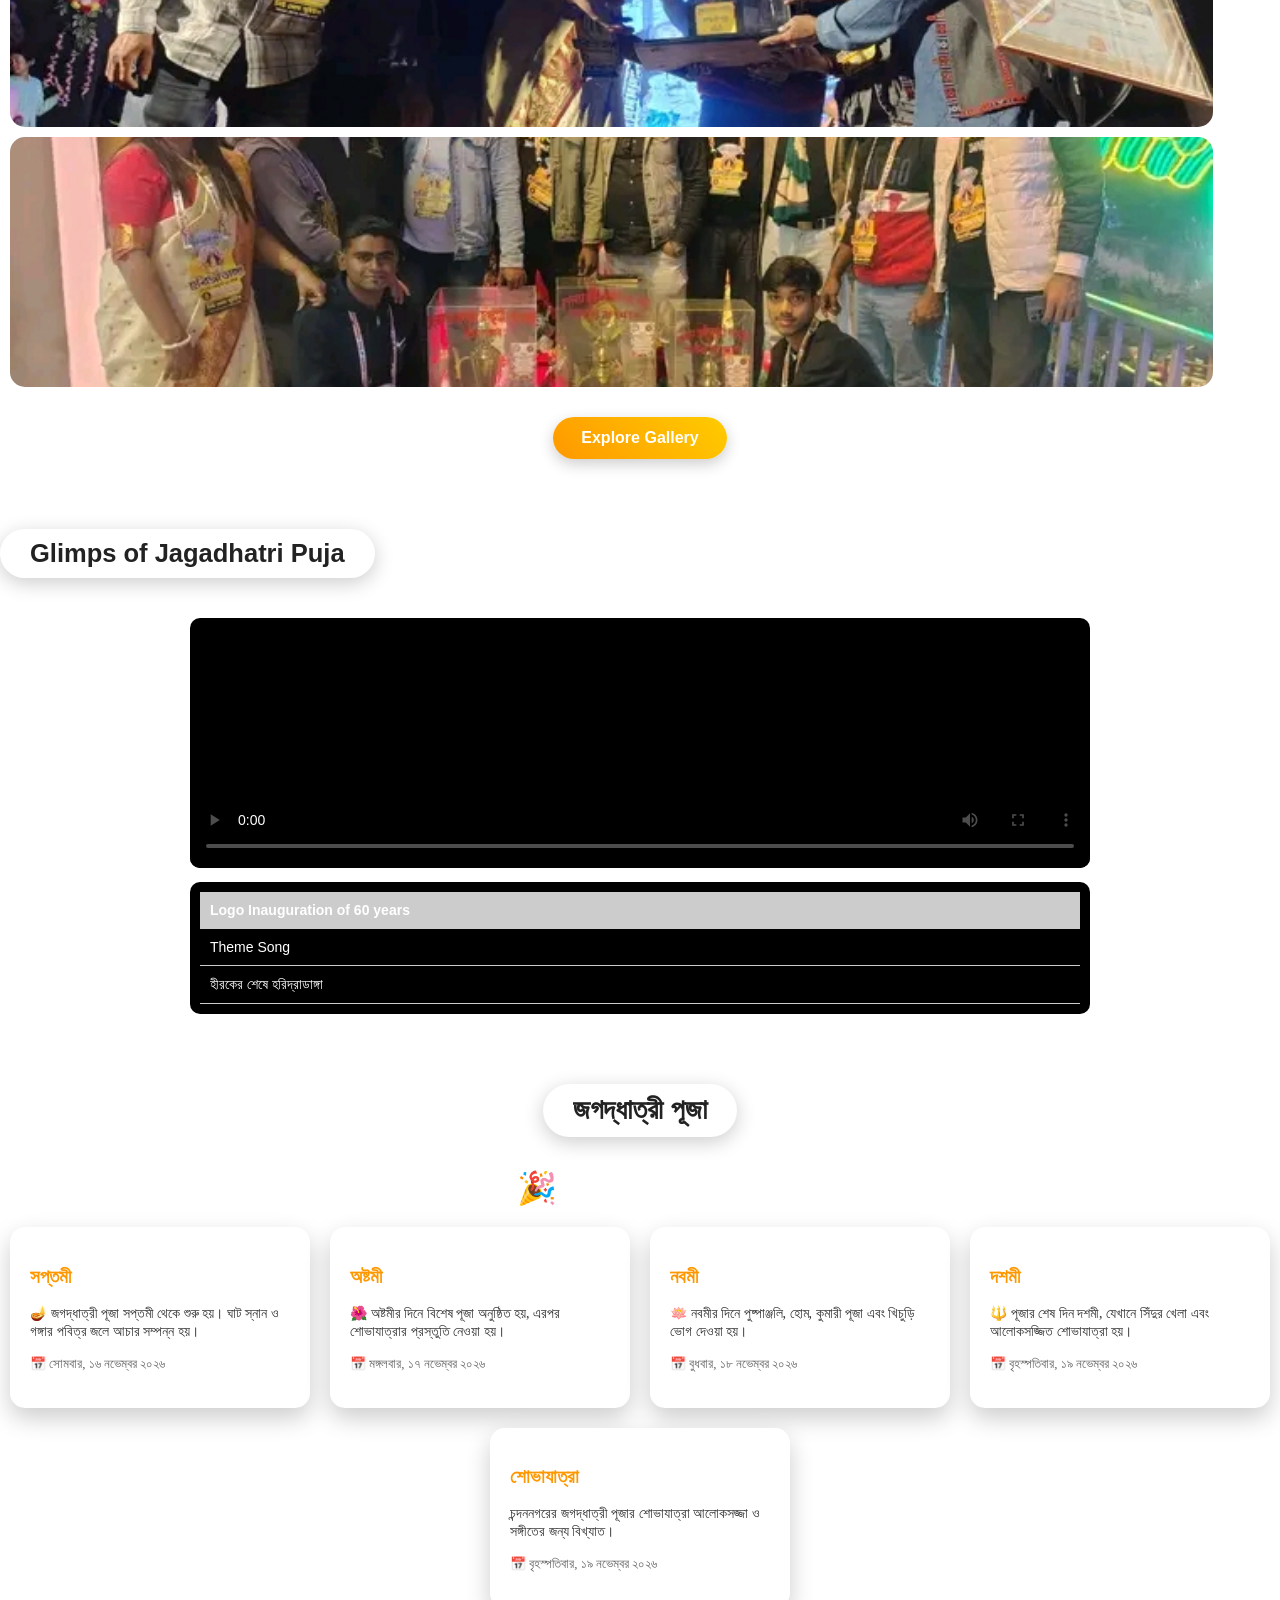
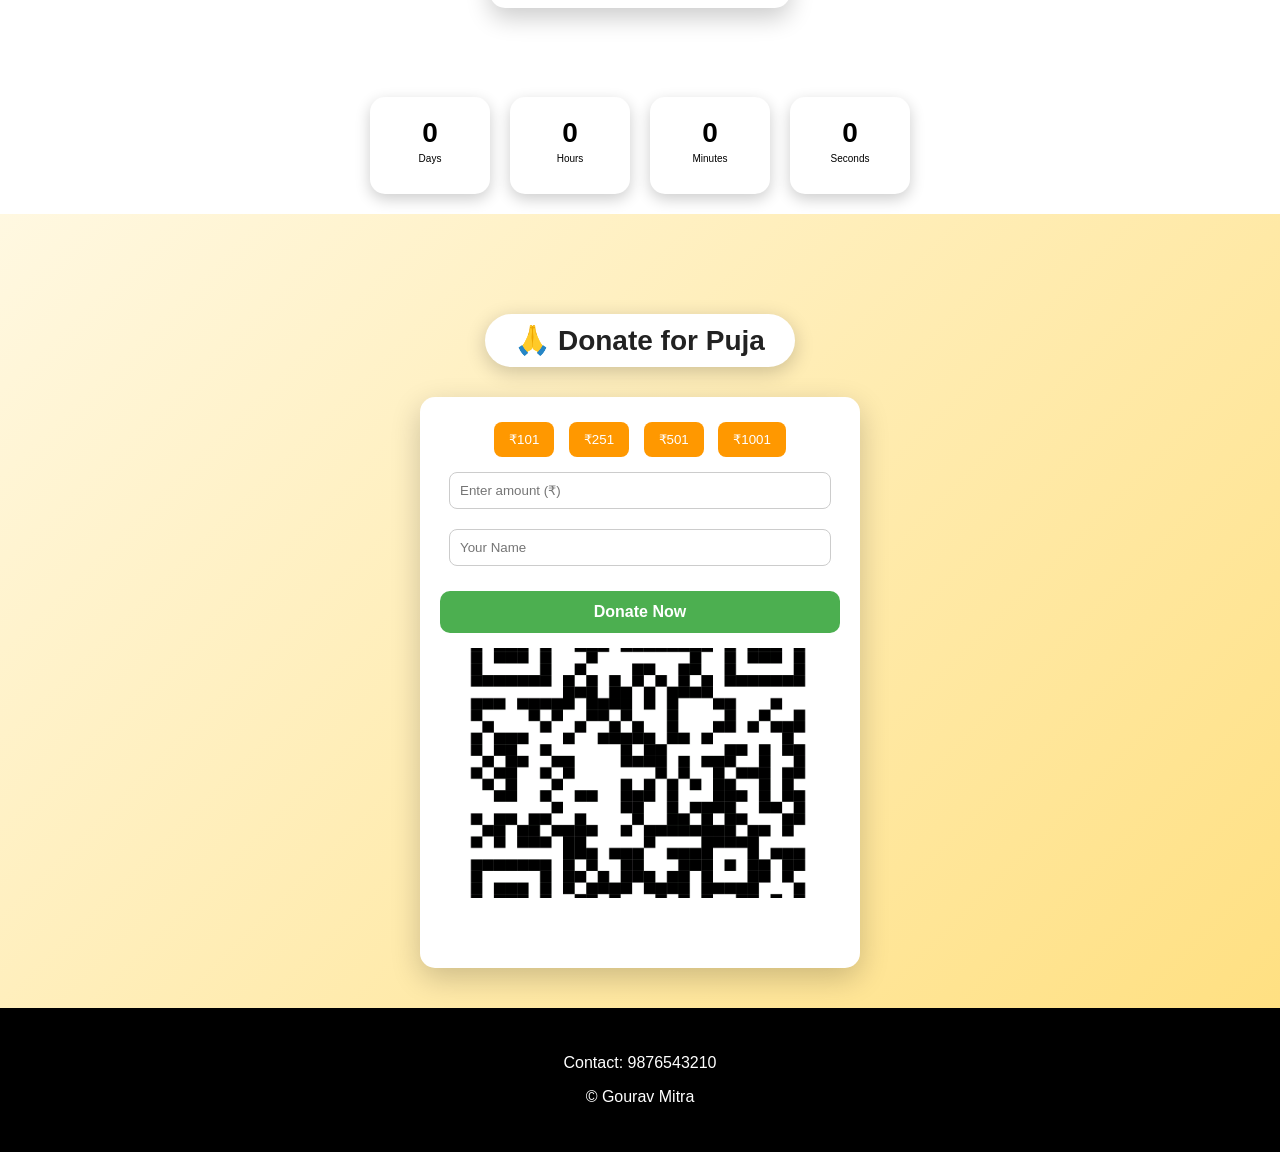
==== commit 4d895778: "Update index.html" ====
--- a/index.html
+++ b/index.html
@@ -93,7 +93,7 @@
   <!-- 📃 PLAYLIST -->
   <div class="playlist">
 
-    <div class="video-item active" onclick="playVideo('videos/vid1.mp4', this)">
+    <div class="video-item active" onclick="playVideo('vid1.mp4', this)">
       Logo Inauguration of 60 years
     </div>
 
--- a/style.css
+++ b/style.css
@@ -306,7 +306,7 @@
   margin-right: auto;
 }
 body {
-  background: url("images/bg.jpg");
+  background: url("bg.jpg");
   background-size: cover;
   background-attachment: fixed;
 }
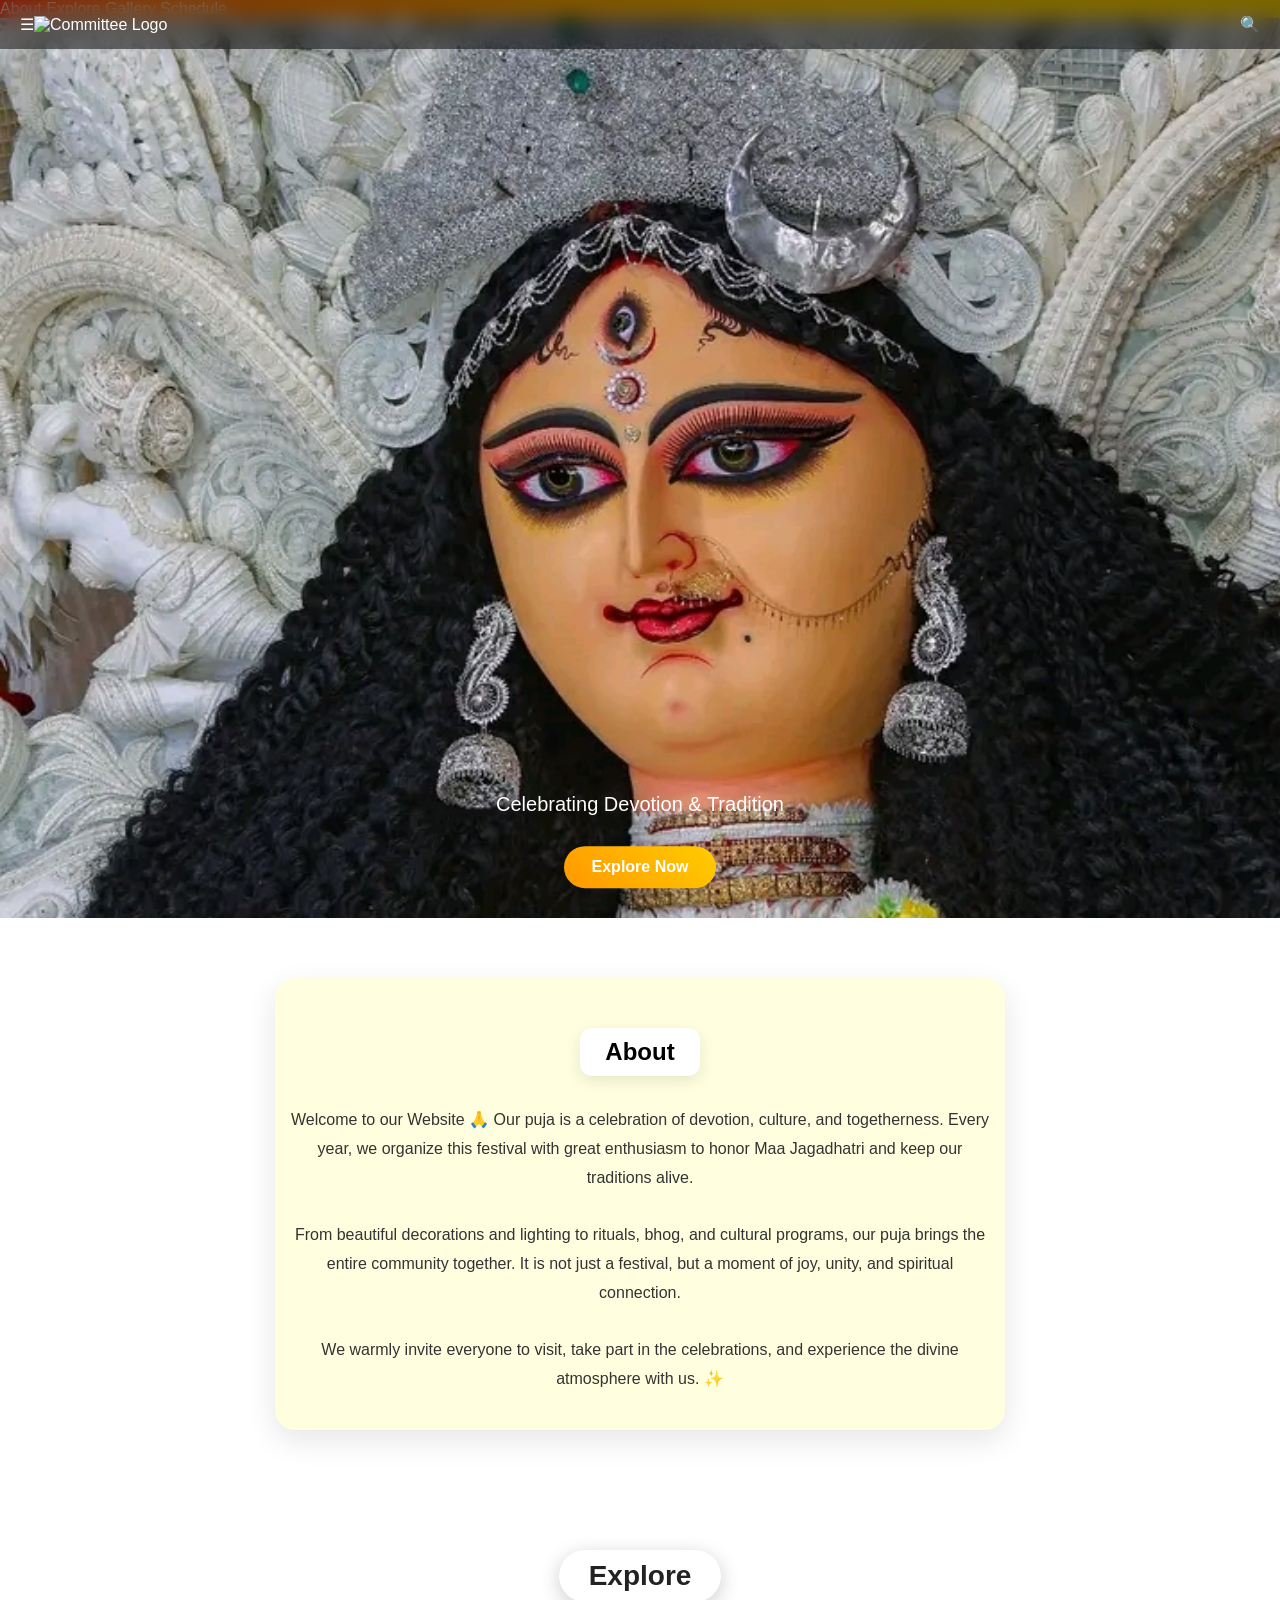
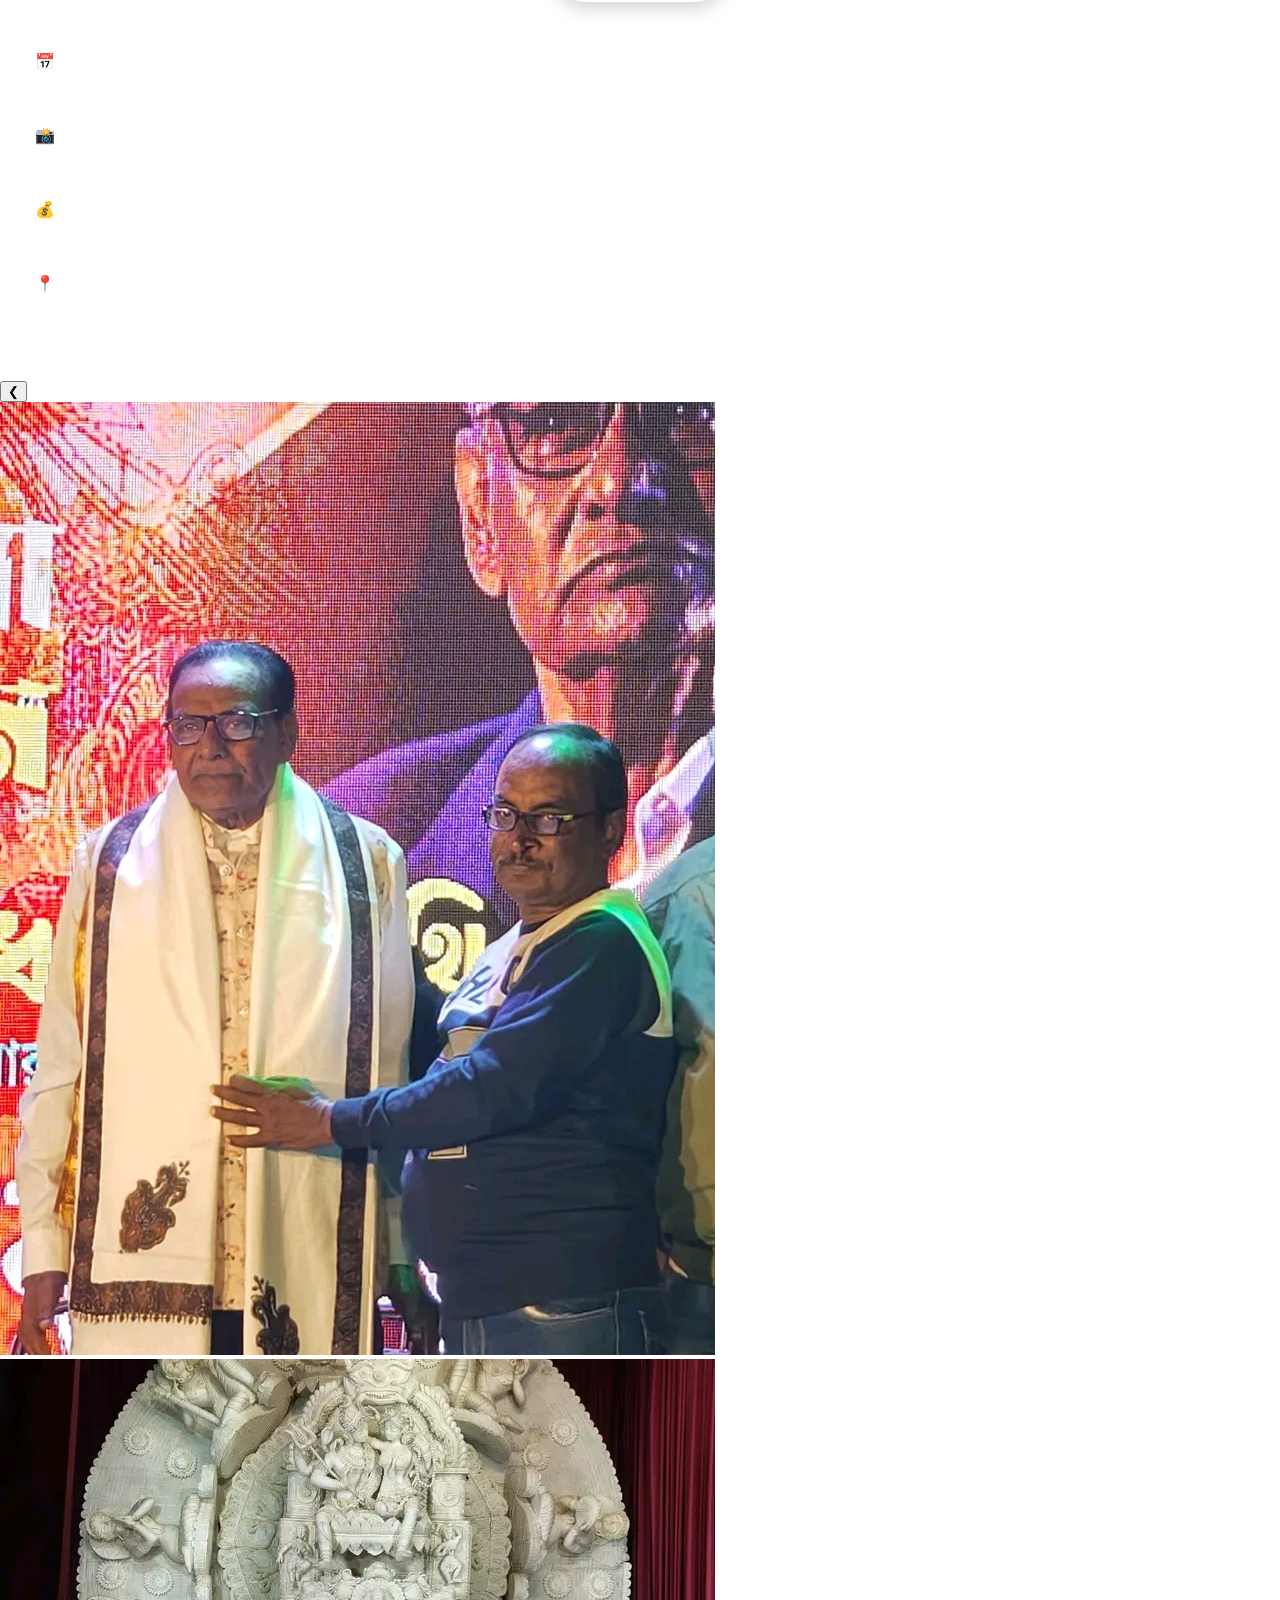
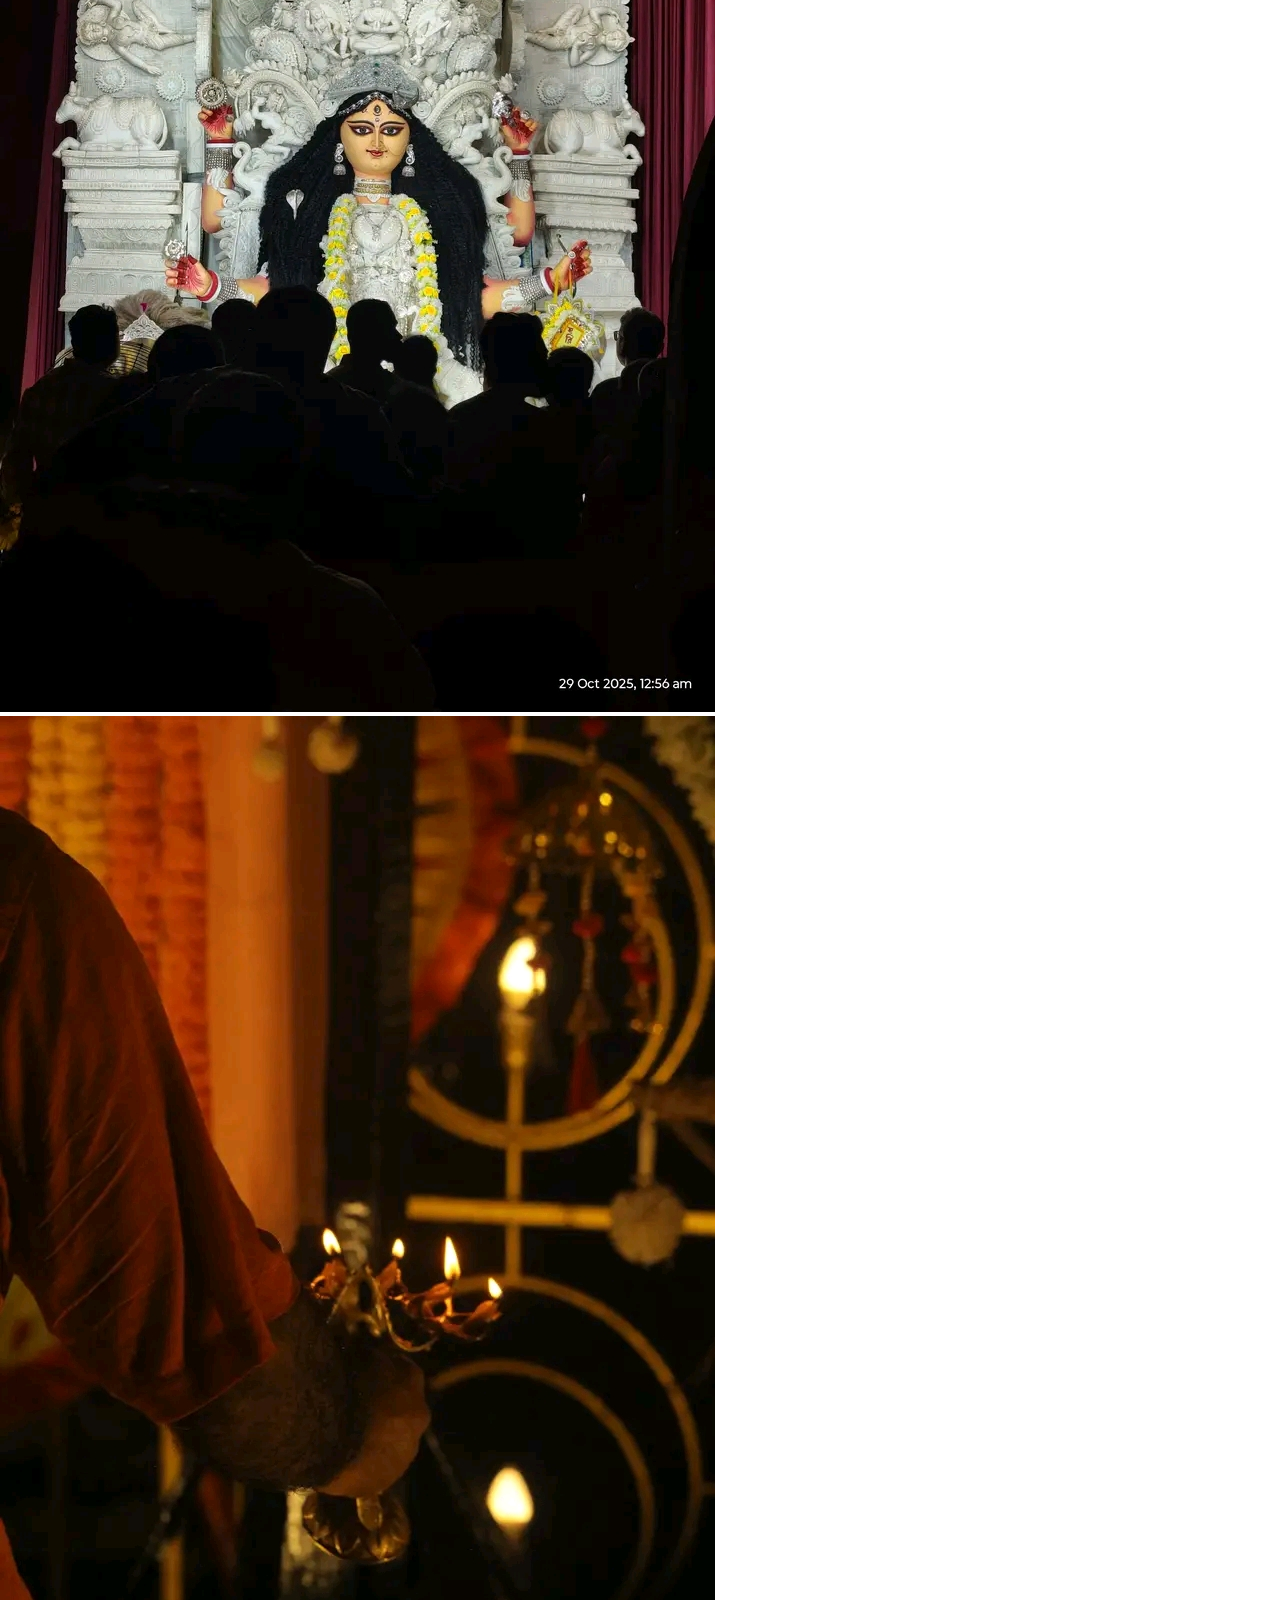
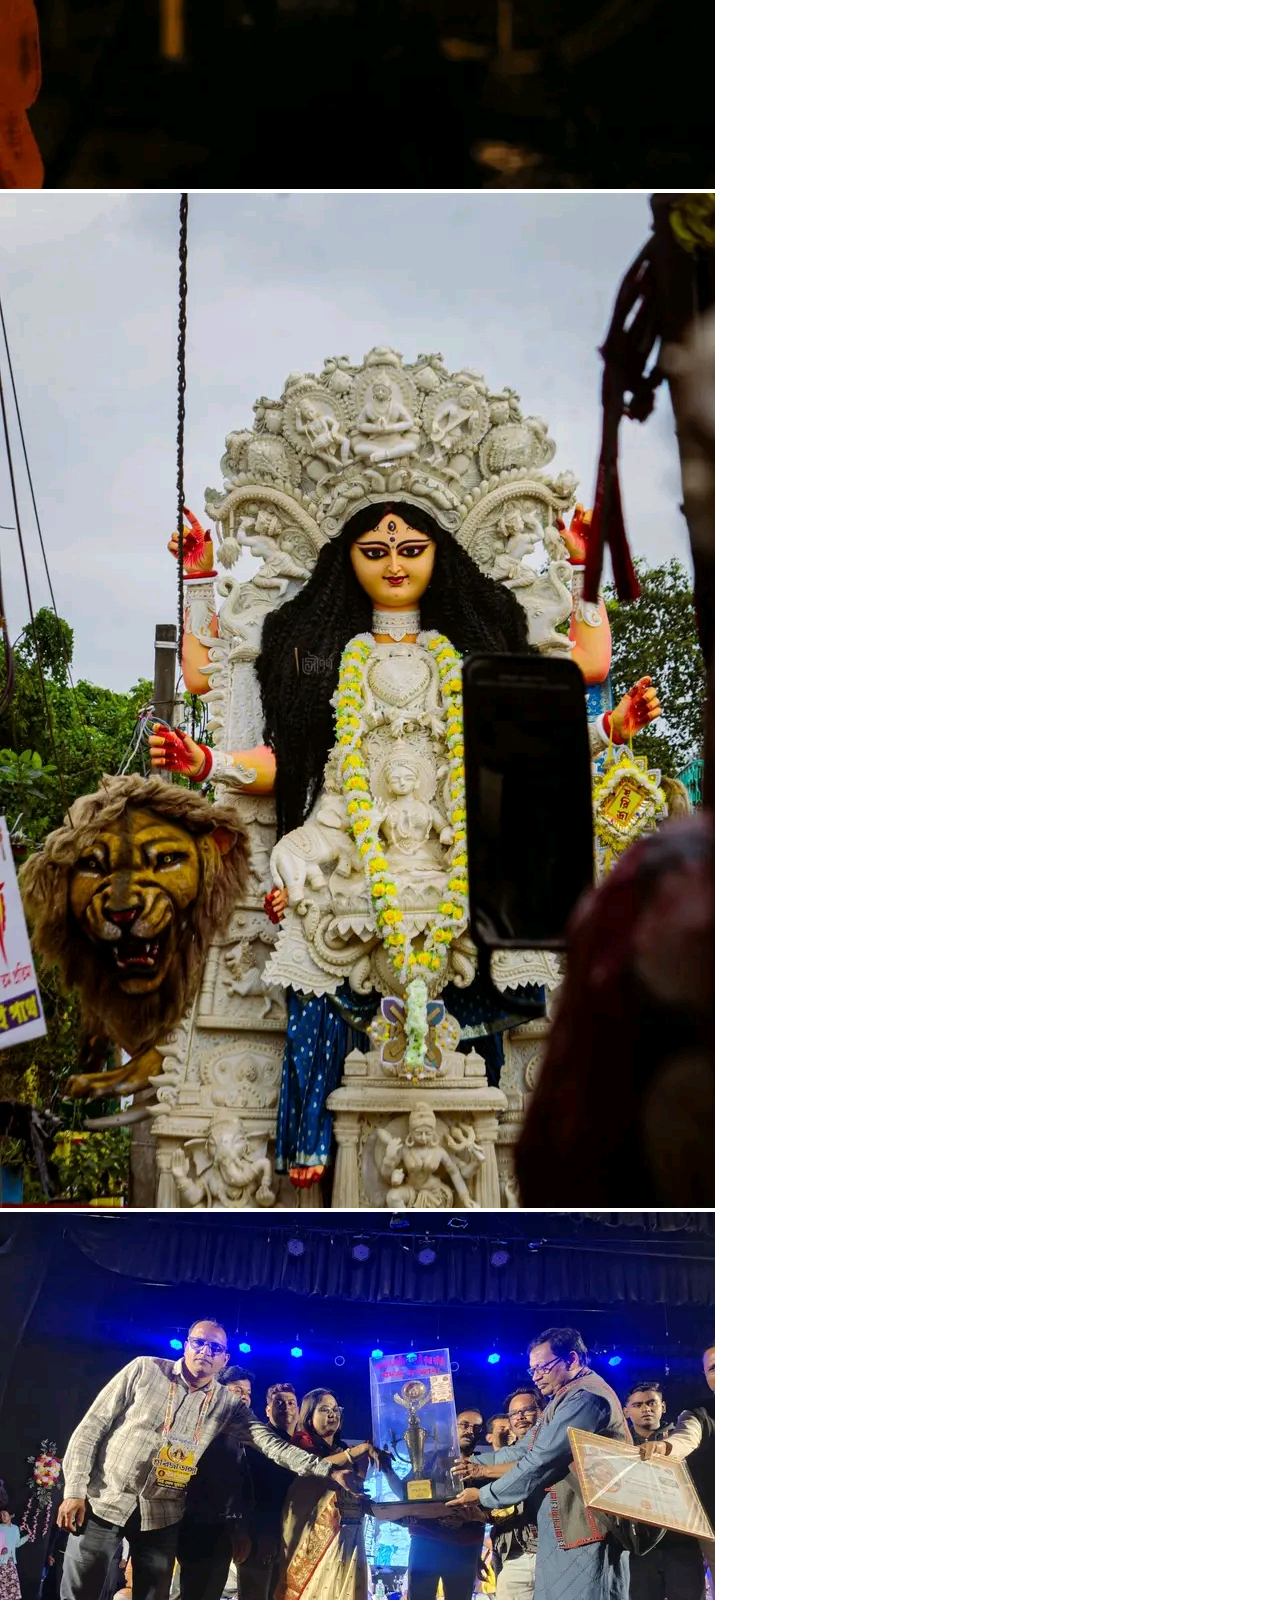
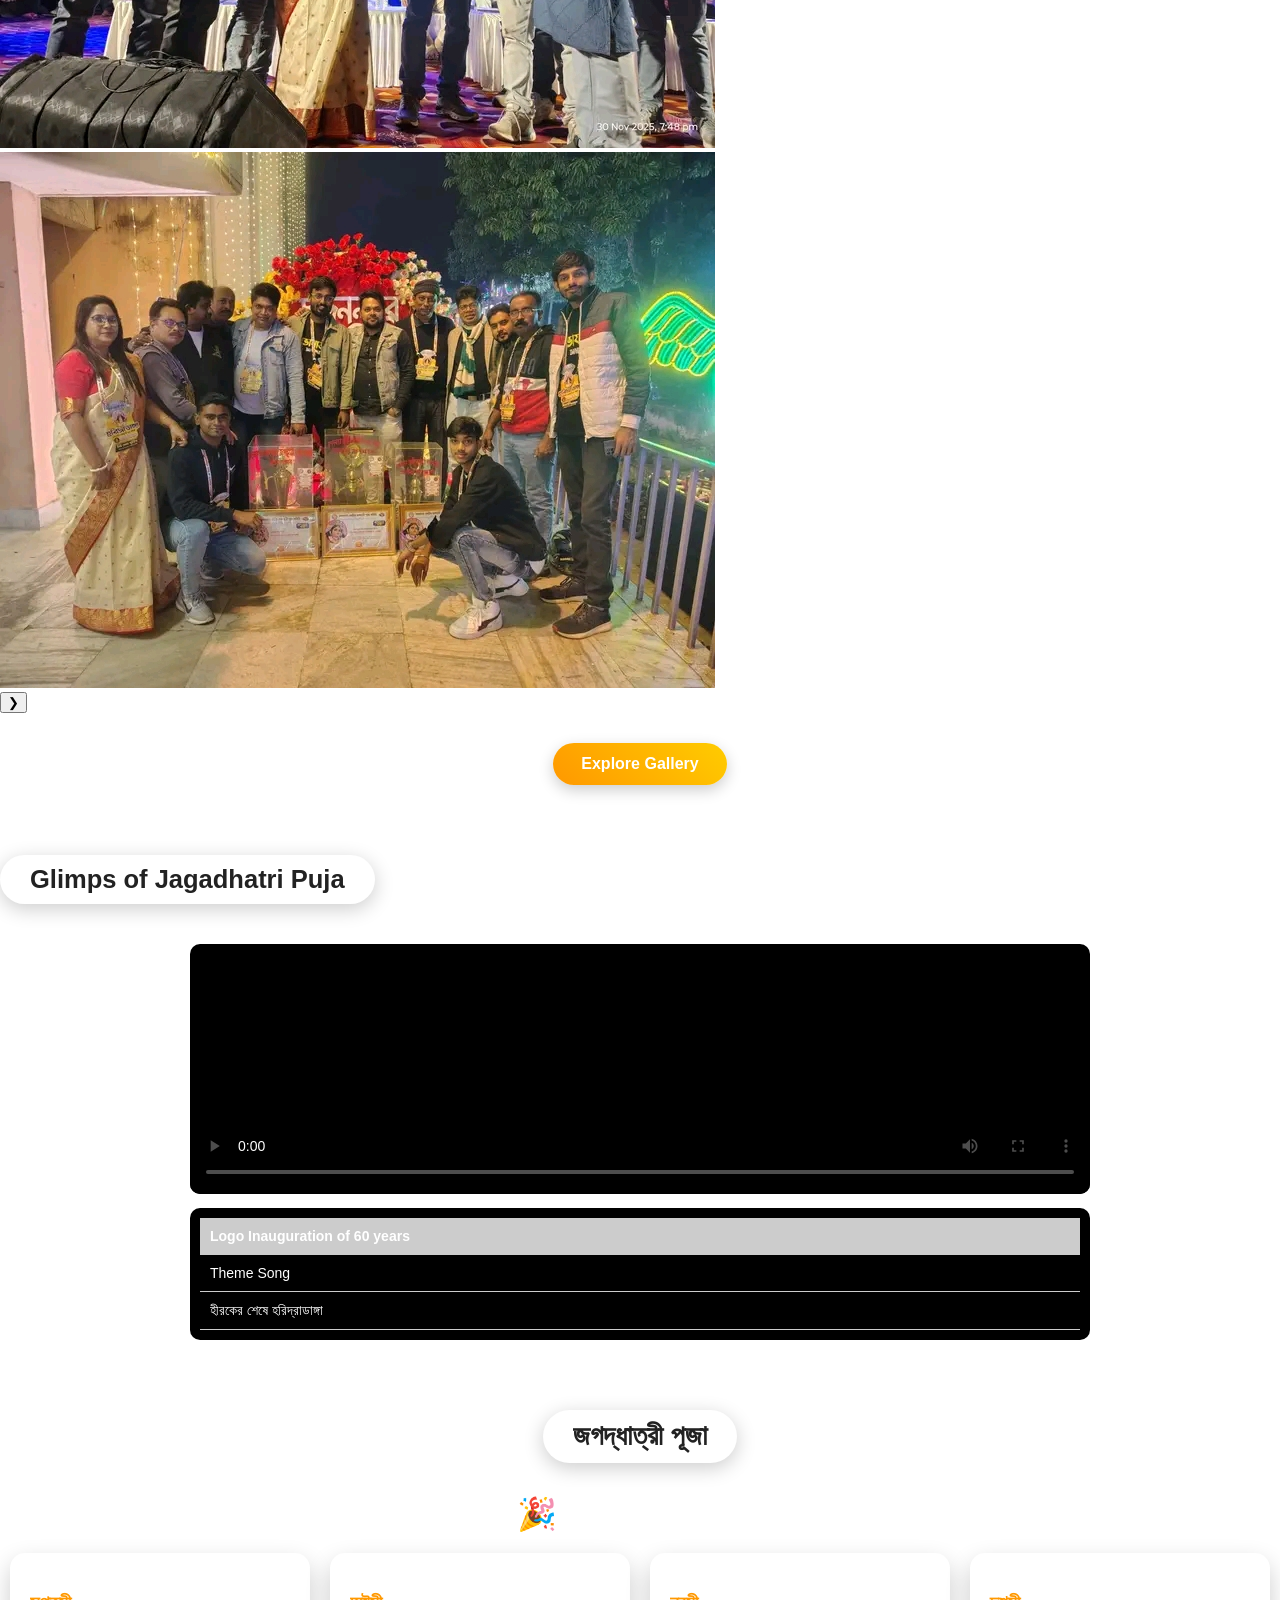
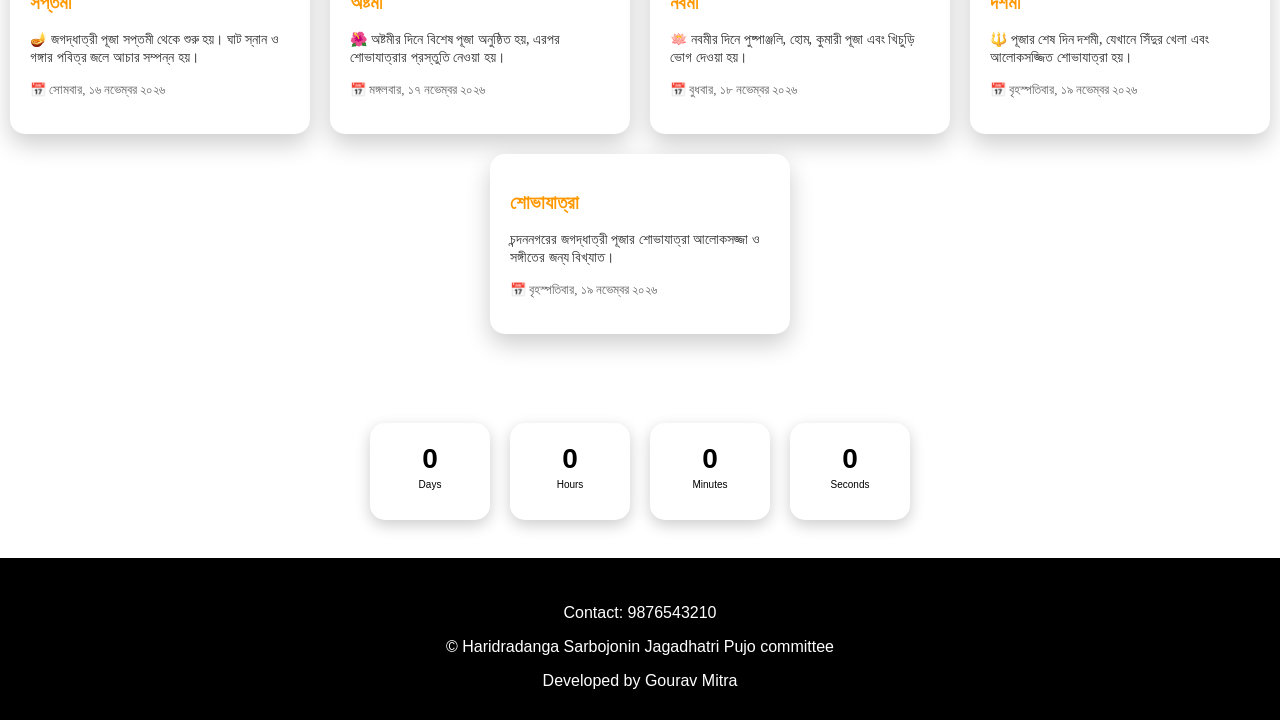
==== commit 367210f5: "Update index.html" ====
--- a/index.html
+++ b/index.html
@@ -9,18 +9,36 @@
 </head>
 
 <body>
-
-<!-- NAVBAR -->
-<div class="navbar">
-  <div class="logo">My Puja</div>
-
-  <div class="menu">
-    <a href="#">Home</a>
-    <a href="#">About</a>
-    <a href="#">Gallery</a>
-    <a href="#">Contact</a>
-  </div>
-</div>
+  
+
+<nav class="navbar">
+
+  <!-- ☰ Menu Icon -->
+  <div class="menu-icon" onclick="toggleMenu()">
+    ☰
+  </div>
+
+  <!-- 🪔 Center Logo -->
+  <div class="logo">
+    <img src="images/logo.png" alt="Committee Logo">
+  </div>
+
+  <!-- 🔍 Search Icon -->
+  <div class="search-icon" onclick="toggleSearch()">
+    🔍
+  </div>
+
+</nav>
+
+<!-- 🔽 Hidden Menu -->
+<div class="side-menu" id="sideMenu">
+  <a href="#about">About</a>
+  <a href="#explore">Explore</a>
+  <a href="#gallery">Gallery</a>
+  <a href="#schedule">Schedule</a>
+</div>
+  
+
 <div class="hero">
   <div class="slide"></div>
 
@@ -52,6 +70,8 @@
 
 </section>
 
+  
+
 <h2 class="section-title" id="explore">Explore</h2>
 
 <div class="cards">
@@ -60,22 +80,37 @@
 </a></div>
   <div class="card">📸 Gallery
   </div>
-  <div class="card"><a href="#Donate-section" class="explore-card">
-  <span>💰 Donate</span></div>
+  <div class="card"><a href="donation.html" class="explore-btn">💰 Donate</a></div>
   <div class="card"><a href="https://maps.app.goo.gl/i9G49cnEXqiMzRi1A" 
    target="_blank">
  📍 Location
 </a></div>
 </div>
-
-<h2 class="section-title">Gallery</h2>
-<div class="gallery">
+<section class="gallery-section">
+
+  <h2 class="gallery-title">Gallery</h2>
+
+  <div class="gallery-container">
+
+    <button class="nav-btn left" onclick="scrollGallery(-1)">❮</button>
+
+    <div class="gallery-grid" id="galleryGrid">
+
   <img  src="Gall5.jpg">
   <img src="Gal2.jpg">
   <img src="Gall9.jpg">
 <img src="Gal4.jpg">
   <img src="Gal5.jpg">
 <img src="Gal8.jpg">
+
+    </div>
+
+    <button class="nav-btn right" onclick="scrollGallery(1)">❯</button>
+
+  </div>
+
+</section>
+
    <!-- 🔥 Button to go to Gallery page -->
    <a href="gallery.html#gallery-section" class="btn">
      Explore Gallery
@@ -93,7 +128,7 @@
   <!-- 📃 PLAYLIST -->
   <div class="playlist">
 
-    <div class="video-item active" onclick="playVideo('vid1.mp4', this)">
+    <div class="video-item active" onclick="playVideo('videos/vid1.mp4', this)">
       Logo Inauguration of 60 years
     </div>
 
@@ -108,6 +143,7 @@
   </div>
 
 </div>
+
 
 <h2 class="section-title">জগদ্ধাত্রী পূজা</h2>
 <section id="schedule-section">
@@ -180,49 +216,19 @@
     <p>Seconds</p>
   </div>
 </div>
-<section id="Donate-section">
-  
-
-  <!-- Donation cards -->
-</section>
-<section class="donation-section">
-
-  <h2 class="donation-title">🙏 Donate for Puja</h2>
-
-  <div class="donation-box">
-
-    <!-- 💰 Amount Buttons -->
-    <div class="amount-buttons">
-      <button onclick="setAmount(101)">₹101</button>
-      <button onclick="setAmount(251)">₹251</button>
-      <button onclick="setAmount(501)">₹501</button>
-      <button onclick="setAmount(1001)">₹1001</button>
-    </div>
-
-    <!-- ✍️ Custom Amount -->
-    <input type="number" id="amount" placeholder="Enter amount (₹)">
-
-    <!-- 👤 Name -->
-    <input type="text" id="name" placeholder="Your Name">
-
-    <!-- 📱 UPI Button -->
-    <a id="upiLink" class="donate-btn">Donate Now</a>
-
-    <!-- 📷 QR Code -->
-    <div class="qr-box">
-      <img src="QR.png" alt="UPI QR">
-      <p>Scan & Pay</p>
-    </div>
-
-  </div>
-
-</section>
+<div class="puja-start-box">
+
+  <a href="updates.html" class="update-btn">View Updates</a>
+</div>
+
+
 
 
 <!-- FOOTER -->
 <div class="footer">
   <p>Contact: 9876543210</p>
-  <p>© Gourav Mitra</p>
+  <p>© Haridradanga Sarbojonin Jagadhatri Pujo committee</p>
+  <p16>Developed by Gourav Mitra</p16>
 </div>
 
 <script src="script.js"></script>
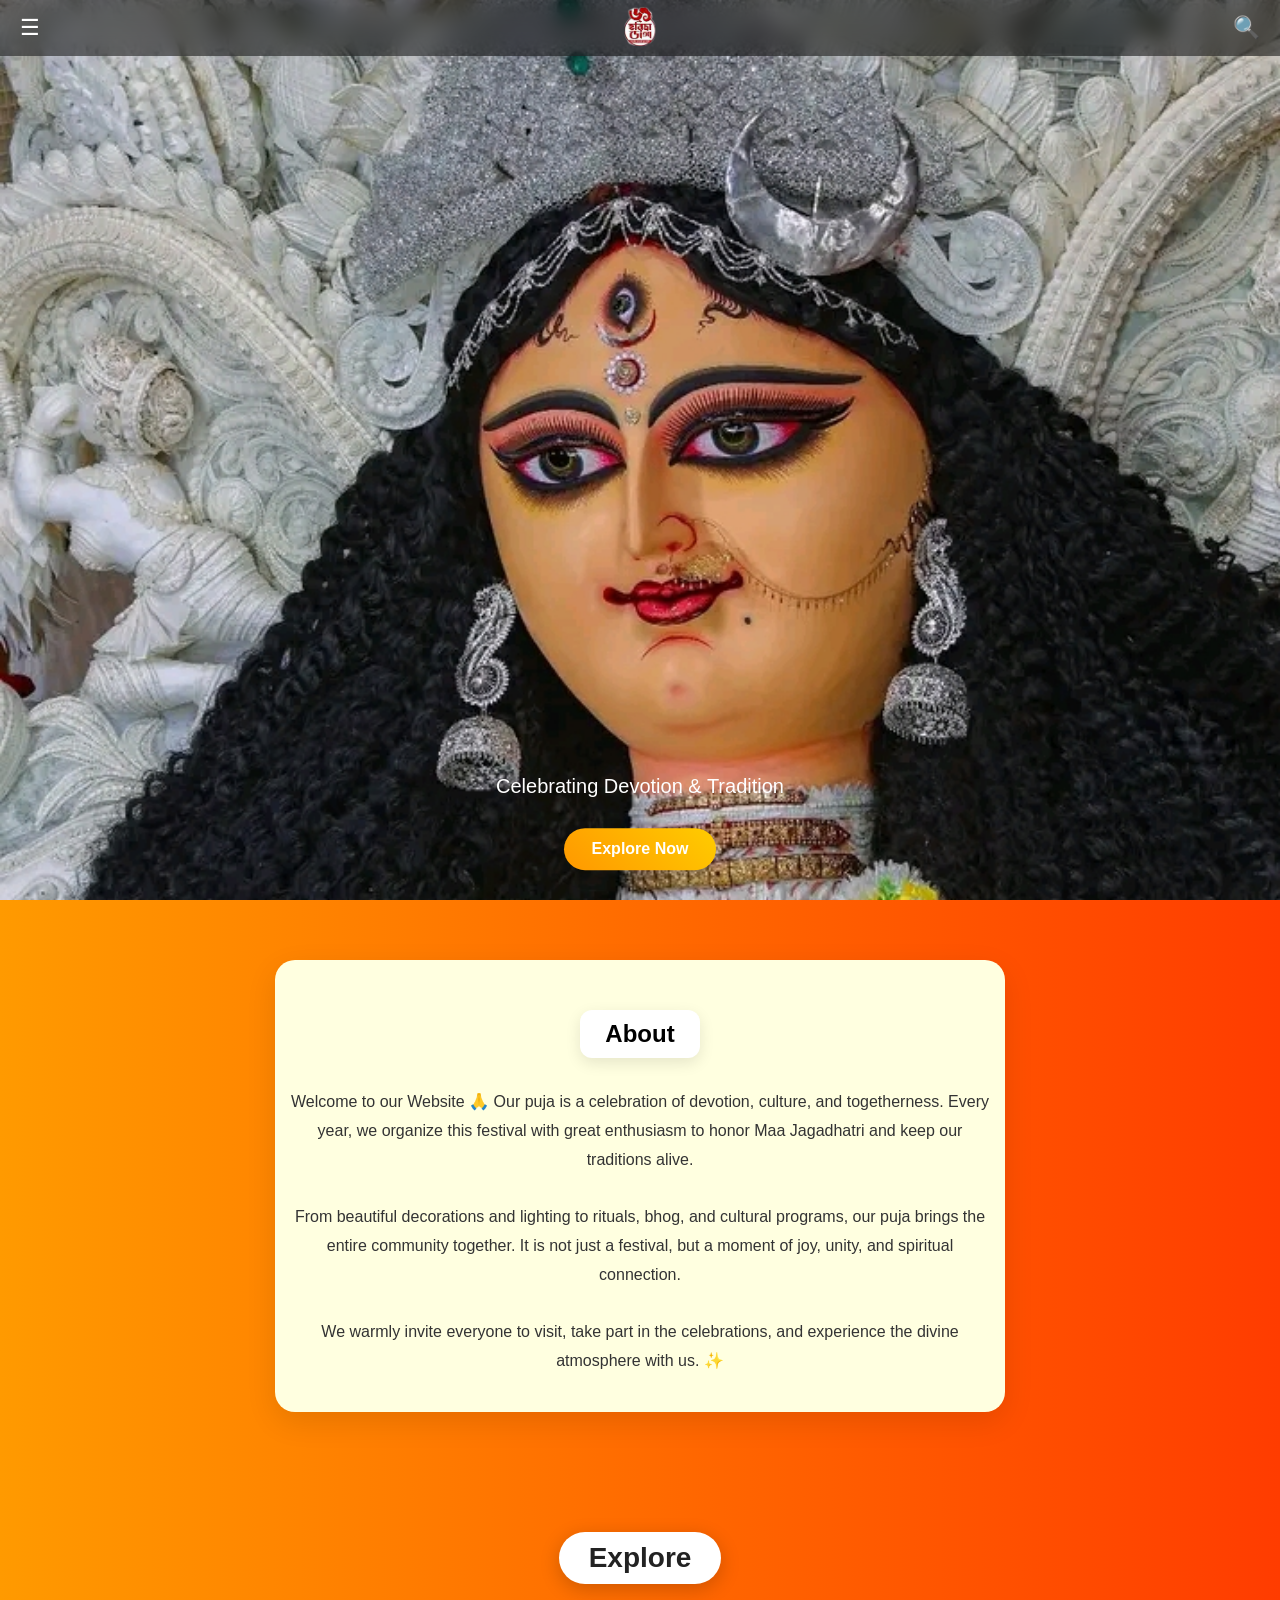
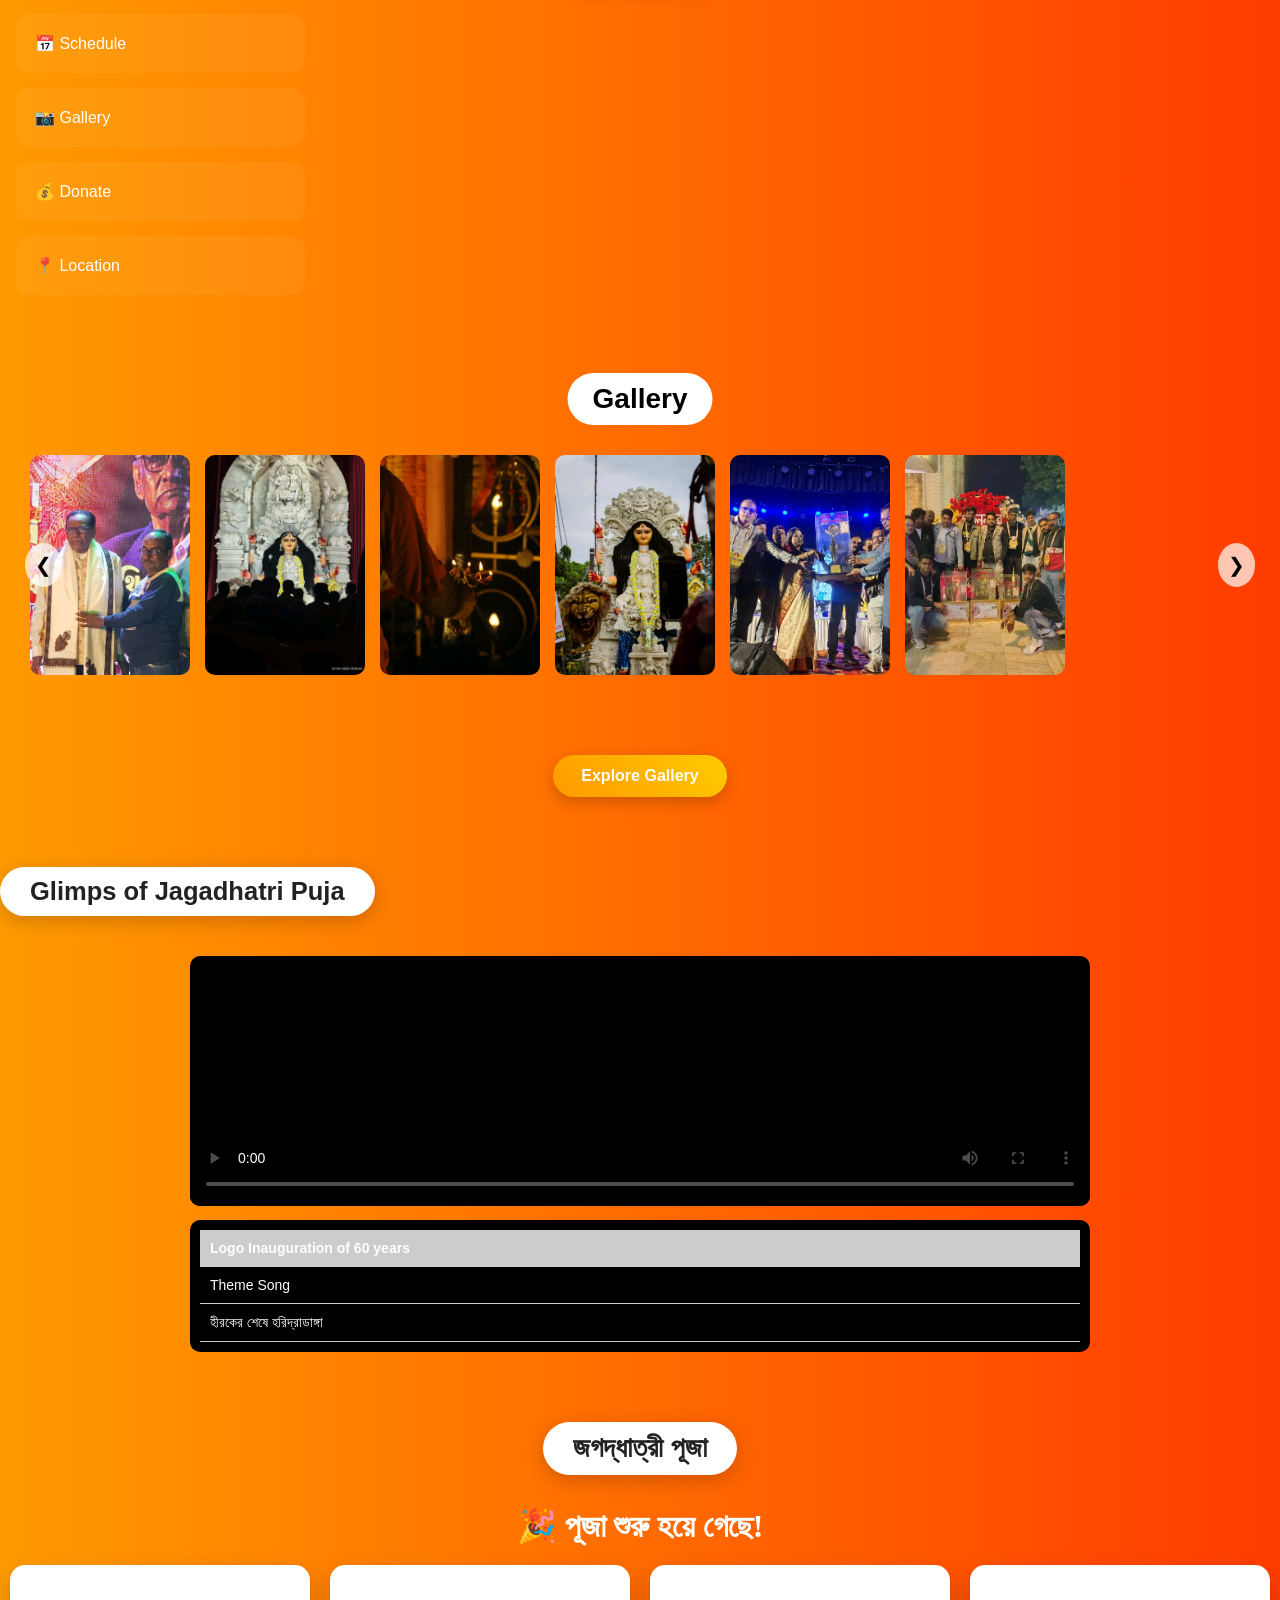
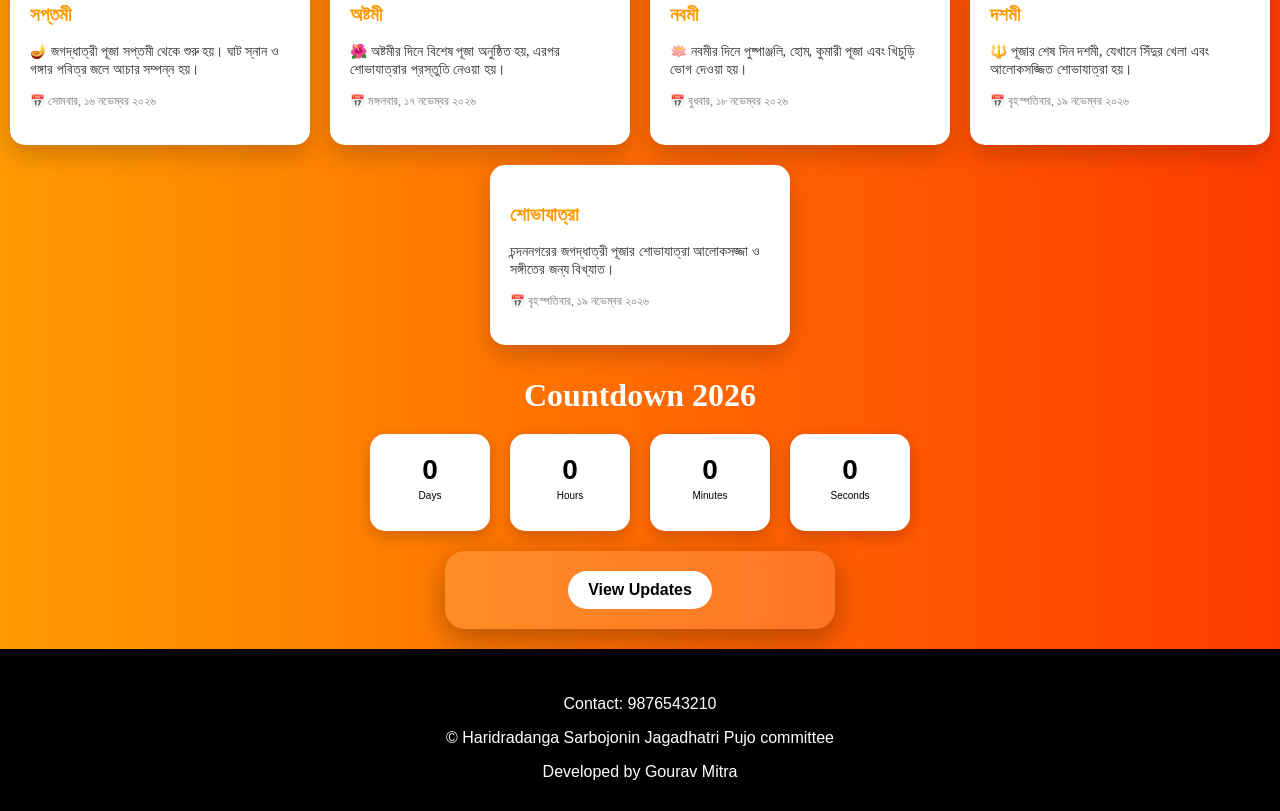
==== commit 4279f569: "Update index.html" ====
--- a/index.html
+++ b/index.html
@@ -20,7 +20,7 @@
 
   <!-- 🪔 Center Logo -->
   <div class="logo">
-    <img src="images/logo.png" alt="Committee Logo">
+    <img src="logo.png" alt="Committee Logo">
   </div>
 
   <!-- 🔍 Search Icon -->
--- a/style.css
+++ b/style.css
@@ -1,3 +1,4 @@
+
 body {
   margin: 0;
   font-family: 'Segoe UI', sans-serif;
@@ -28,7 +29,82 @@
 .navbar a:hover {
   color: orange;
 }
-
+/* Navbar */
+.navbar {
+  position: fixed;
+  top: 0;
+  width: 100%;
+
+  display: flex;
+  justify-content: space-between;
+  align-items: center;
+
+  padding: 15px 20px;
+  background: black;
+  z-index: 1000;
+}
+
+/* Logo center */
+.logo {
+  position: absolute;
+  left: 50%;
+  transform: translateX(-50%);
+}
+
+.logo img {
+  height: 40px;
+}
+
+/* Icons */
+.menu-icon,
+.search-icon {
+  color: white;
+  font-size: 22px;
+  cursor: pointer;
+}
+
+/* Side Menu */
+.side-menu {
+  position: fixed;
+  top: 0;
+  left: -250px;
+
+  width: 250px;
+  height: 100%;
+
+  background: black;
+  padding-top: 60px;
+
+  transition: 0.3s;
+}
+
+.side-menu a {
+  display: block;
+  color: white;
+  padding: 15px;
+  text-decoration: none;
+}
+
+.side-menu a:hover {
+  background: #ff6f00;
+}
+
+/* Search box */
+.search-box {
+  position: fixed;
+  top: 60px;
+  right: -100%;
+
+  background: white;
+  padding: 10px;
+  transition: 0.3s;
+}
+
+.search-box input {
+  padding: 8px;
+  border: none;
+  outline: none;
+}
 /* HERO */
 .hero {
   height: 100vh;
@@ -305,11 +381,34 @@
   margin-left: auto;
   margin-right: auto;
 }
-body {
-  background: url("bg.jpg");
-  background-size: cover;
-  background-attachment: fixed;
-}
+  body{
+  background: linear-gradient(to right, #ff9a00, #ff3c00);
+  color: white;
+}
+footer {
+  background-color: #000;   /* pure black */
+  color: #fff;              /* white text */
+  padding: 30px 20px;
+  text-align: center;
+}
+
+/* Links inside footer */
+footer a {
+  color: #fff;
+  text-decoration: none;
+  margin: 0 10px;
+}
+
+/* Hover effect */
+footer a:hover {
+  color: #ff6f00;  /* orange highlight */
+}
+
+/* Optional top border glow */
+footer {
+  border-top: 2px solid #ff6f00;
+}
+
 .gallery img {
   width: 94%;
   height: 250px;
@@ -491,11 +590,8 @@
 }
 
 
-.donation-section {
-  text-align: center;
-  padding: 40px 20px;
-  background: linear-gradient(135deg, #fff8e1, #ffe082);
-}
+
+
 
 .donation-title {
   font-size: 24px;
@@ -504,6 +600,8 @@
 
 .donation-box {
   max-width: 400px;
+  justify-content: center;
+  align-items: center;
   margin: auto;
   background: white;
   padding: 20px;
@@ -669,3 +767,286 @@
 html {
   scroll-behavior: smooth;
 }
+/* Section */
+.updates-section {
+  padding: 60px 20px;
+  
+  text-align: center;
+}
+
+/* Title */
+.updates-title-box {
+  display: inline-block;
+  padding: 10px 30px;
+  margin-bottom: 20px;
+
+  background: white;
+  border-radius: 15px;
+
+  font-size: 26px;
+  font-weight: bold;
+  color: #ff6f00;
+
+  box-shadow: 0 5px 20px rgba(0,0,0,0.1);
+}
+
+/* 📰 Ticker */
+.ticker {
+  width: 100%;
+  overflow: hidden;
+  background: #ff6f00;
+  color: white;
+  padding: 10px 0;
+  margin-bottom: 30px;
+}
+
+.ticker-text {
+  display: inline-block;
+  white-space: nowrap;
+  animation: scroll 15s linear infinite;
+}
+
+@keyframes scroll {
+  0% { transform: translateX(100%); }
+  100% { transform: translateX(-100%); }
+}
+
+/* Container */
+.updates-container {
+  display: grid;
+  grid-template-columns: repeat(auto-fit, minmax(250px, 1fr));
+  gap: 20px;
+
+  max-width: 1000px;
+  margin: auto;
+}
+
+/* Card */
+.update-card {
+  padding: 20px;
+  border-radius: 15px;
+
+  text-align: left;
+  box-shadow: 0 8px 20px rgba(0,0,0,0.1);
+
+  position: relative;
+  transition: 0.3s;
+}
+
+.update-card:hover {
+  transform: translateY(-6px);
+}
+
+/* LIVE badge */
+.live-badge {
+  position: absolute;
+  top: 10px;
+  right: 10px;
+
+  background: red;
+  color: white;
+
+  font-size: 10px;
+  padding: 3px 8px;
+  border-radius: 10px;
+
+  animation: blink 1s infinite;
+}
+
+@keyframes blink {
+  50% { opacity: 0.4; }
+}
+
+/* Text */
+.update-card h3 {
+  margin-bottom: 10px;
+  color: #ff6f00;
+}
+
+.update-card p {
+  font-size: 14px;
+  color: #555;
+}
+
+.date {
+  display: block;
+  margin-top: 10px;
+  font-size: 12px;
+  color: gray;
+}
+.side-menu {
+  position: fixed;
+  top: 0;
+  left: -250px;
+
+  width: 250px;
+  height: 100%;
+
+
+  padding-top: 70px;
+
+  transition: 0.3s;
+  z-index: 2000; /* VERY IMPORTANT */
+}
+.side-menu a {
+  display: block;
+  color: white;
+  padding: 15px 20px;
+  text-decoration: none;
+  font-size: 18px;
+}
+/* Hide updates at first */
+#updatesContainer {
+  display: none;
+}
+
+/* Locked message */
+#lockedMessage {
+  color: white;
+  font-size: 18px;
+  margin-top: 20px;
+  opacity: 0.8;
+}
+.p16 {
+  color: yellow;
+}
+/* Section */
+.gallery-section {
+  padding: 40px 20px;
+  
+}
+
+/* Title */
+.gallery-title {
+  text-align: center;
+  font-size: 28px;
+  margin-bottom: 20px;
+  color: #000;
+
+  background: white;
+  display: inline-block;
+  padding: 10px 25px;
+  border-radius: 30px;
+  position: relative;
+  left: 50%;
+  transform: translateX(-50%);
+}
+
+/* Container */
+.gallery-container {
+  position: relative;
+  overflow: hidden;
+}
+
+/* Grid */
+.gallery-grid {
+  display: flex;
+  gap: 15px;
+  overflow-x: auto;
+  scroll-behavior: smooth;
+  padding: 10px;
+}
+
+/* Hide scrollbar */
+.gallery-grid::-webkit-scrollbar {
+  display: none;
+}
+
+/* Images */
+.gallery-grid img {
+  width: 160px;
+  height: 220px;
+  object-fit: cover;
+
+  border-radius: 10px;
+  flex-shrink: 0;
+
+  transition: 0.3s;
+}
+
+.gallery-grid img:hover {
+  transform: scale(1.05);
+}
+
+/* Buttons */
+.nav-btn {
+  position: absolute;
+  top: 50%;
+  transform: translateY(-50%);
+
+  background: rgba(255,255,255,0.7);
+  border: none;
+  font-size: 20px;
+  padding: 10px;
+  border-radius: 50%;
+
+  cursor: pointer;
+  z-index: 10;
+}
+
+.nav-btn.left {
+  left: 5px;
+}
+
+.nav-btn.right {
+  right: 5px;
+}
+  /* Container */
+.puja-start-box {
+  margin: 20px auto;
+  padding: 20px;
+
+  width: 90%;
+  max-width: 350px;
+
+  background: rgba(255,255,255,0.15);
+  backdrop-filter: blur(10px);
+
+  border-radius: 20px;
+  text-align: center;
+
+  box-shadow: 0 10px 30px rgba(0,0,0,0.3);
+  animation: fadeIn 1s ease;
+}
+
+/* Text */
+.puja-start-box h2 {
+  margin: 0 0 15px;
+  color: white;
+  font-size: 22px;
+  font-weight: bold;
+}
+
+/* Button */
+.update-btn {
+  display: inline-block;
+  padding: 10px 20px;
+
+  background: white;
+  color: black;
+
+  border-radius: 25px;
+  text-decoration: none;
+
+  font-weight: bold;
+  transition: 0.3s;
+}
+
+/* Hover */
+.update-btn:hover {
+  background: orange;
+  color: white;
+  box-shadow: 0 0 15px orange;
+}
+
+/* Animation */
+@keyframes fadeIn {
+  from {
+    opacity: 0;
+    transform: translateY(20px);
+  }
+  to {
+    opacity: 1;
+    transform: translateY(0);
+  }
+}
